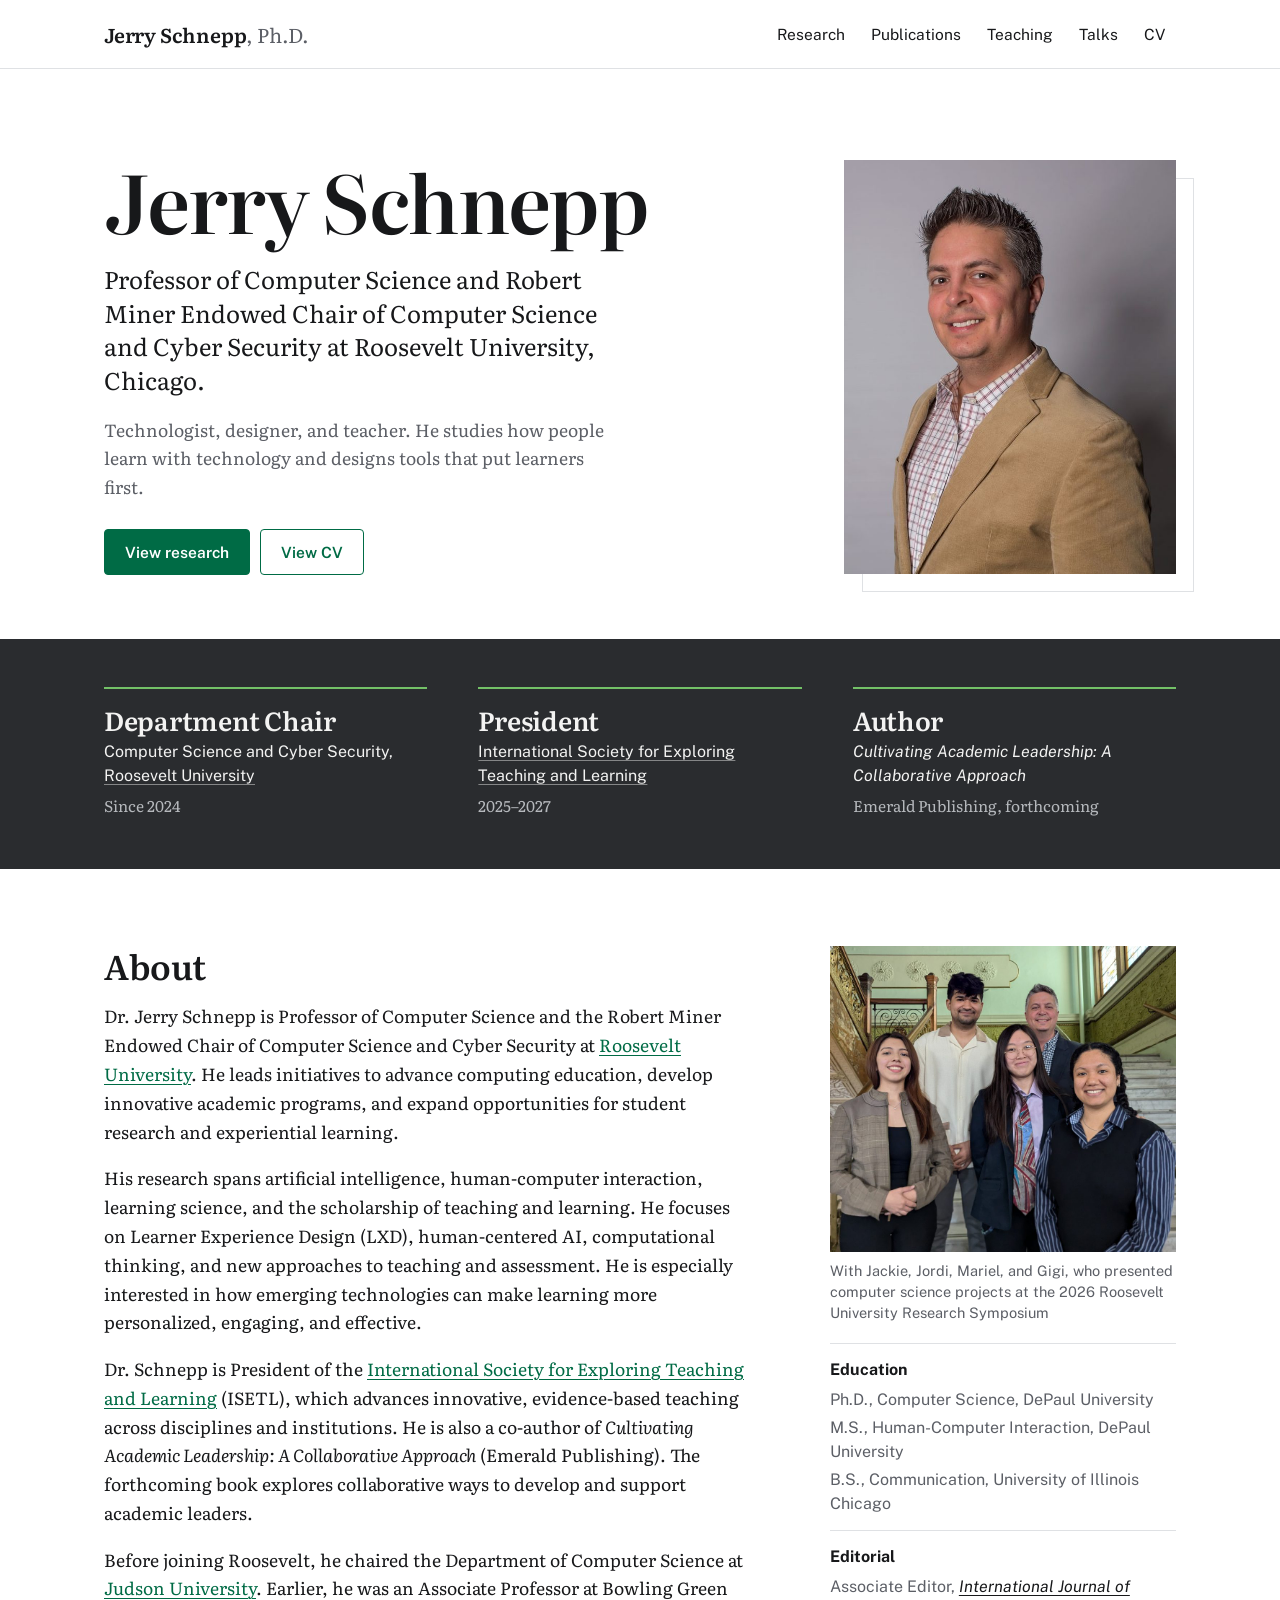
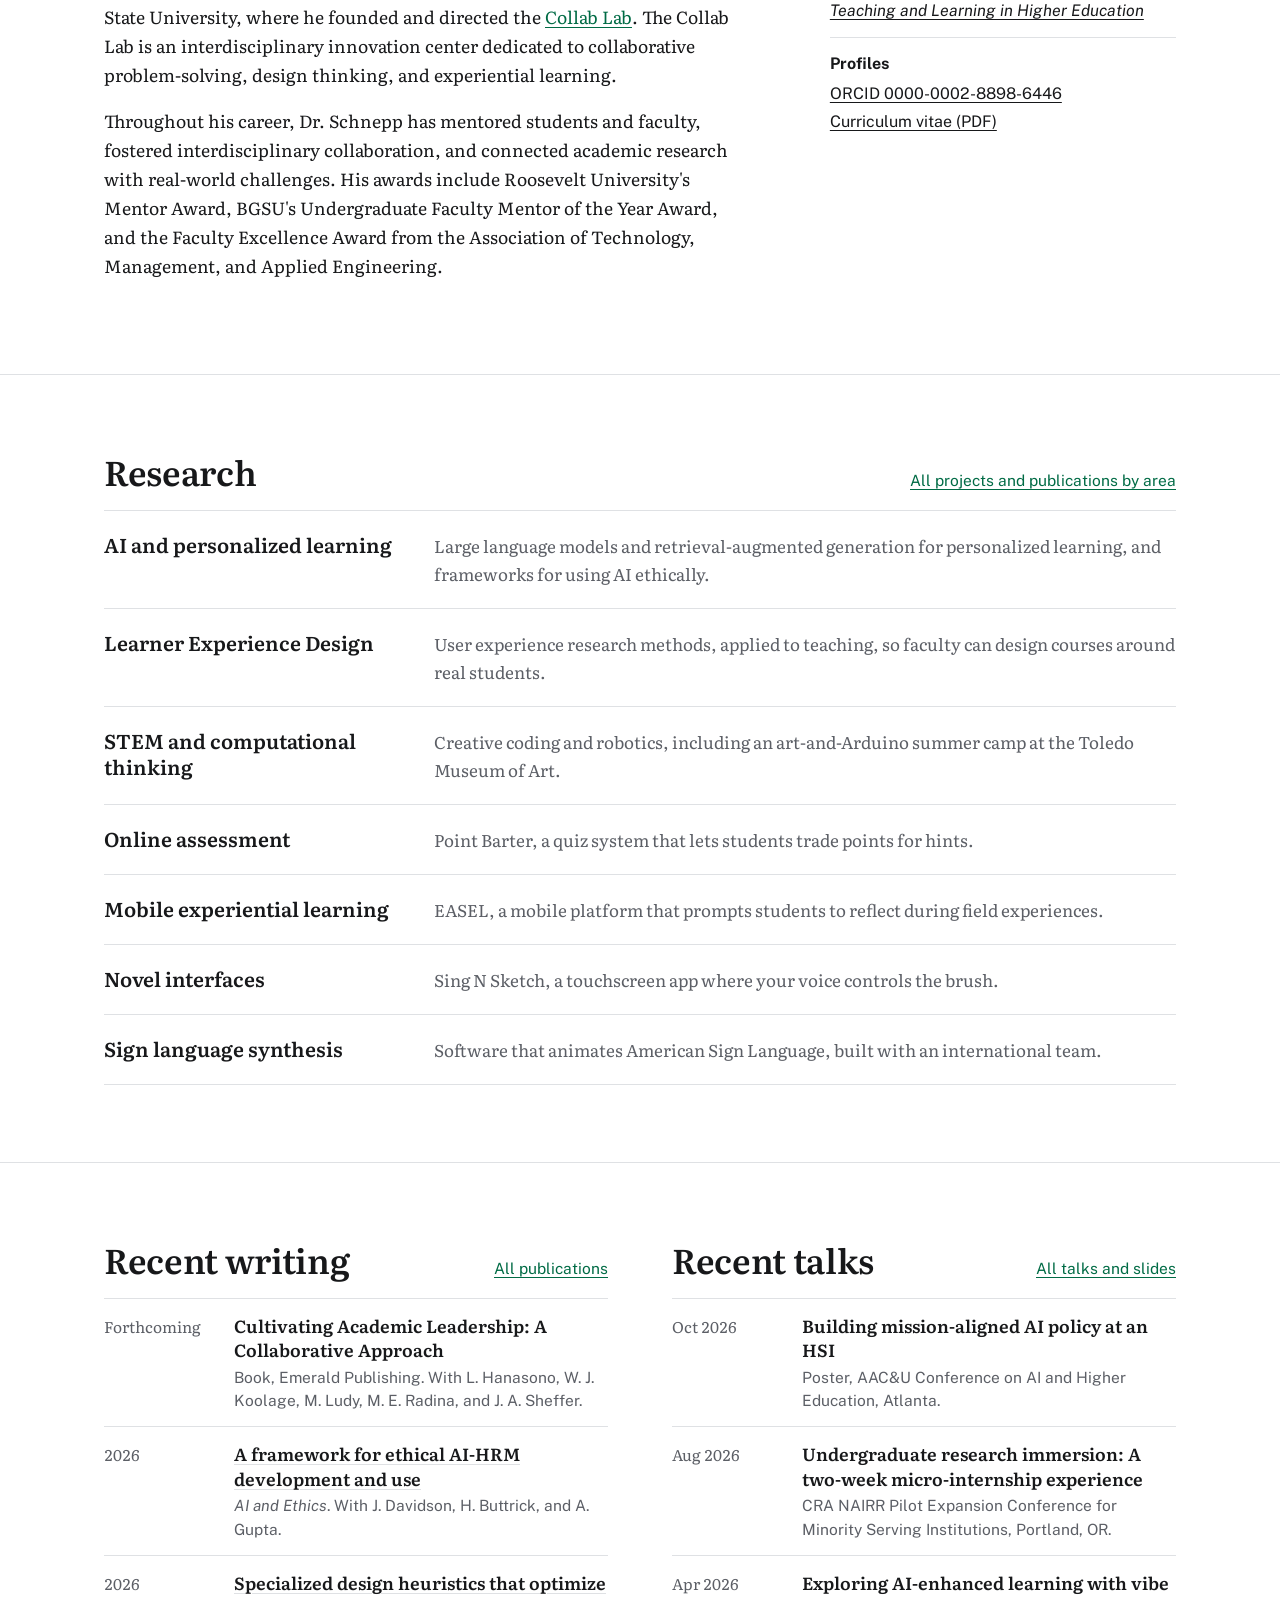
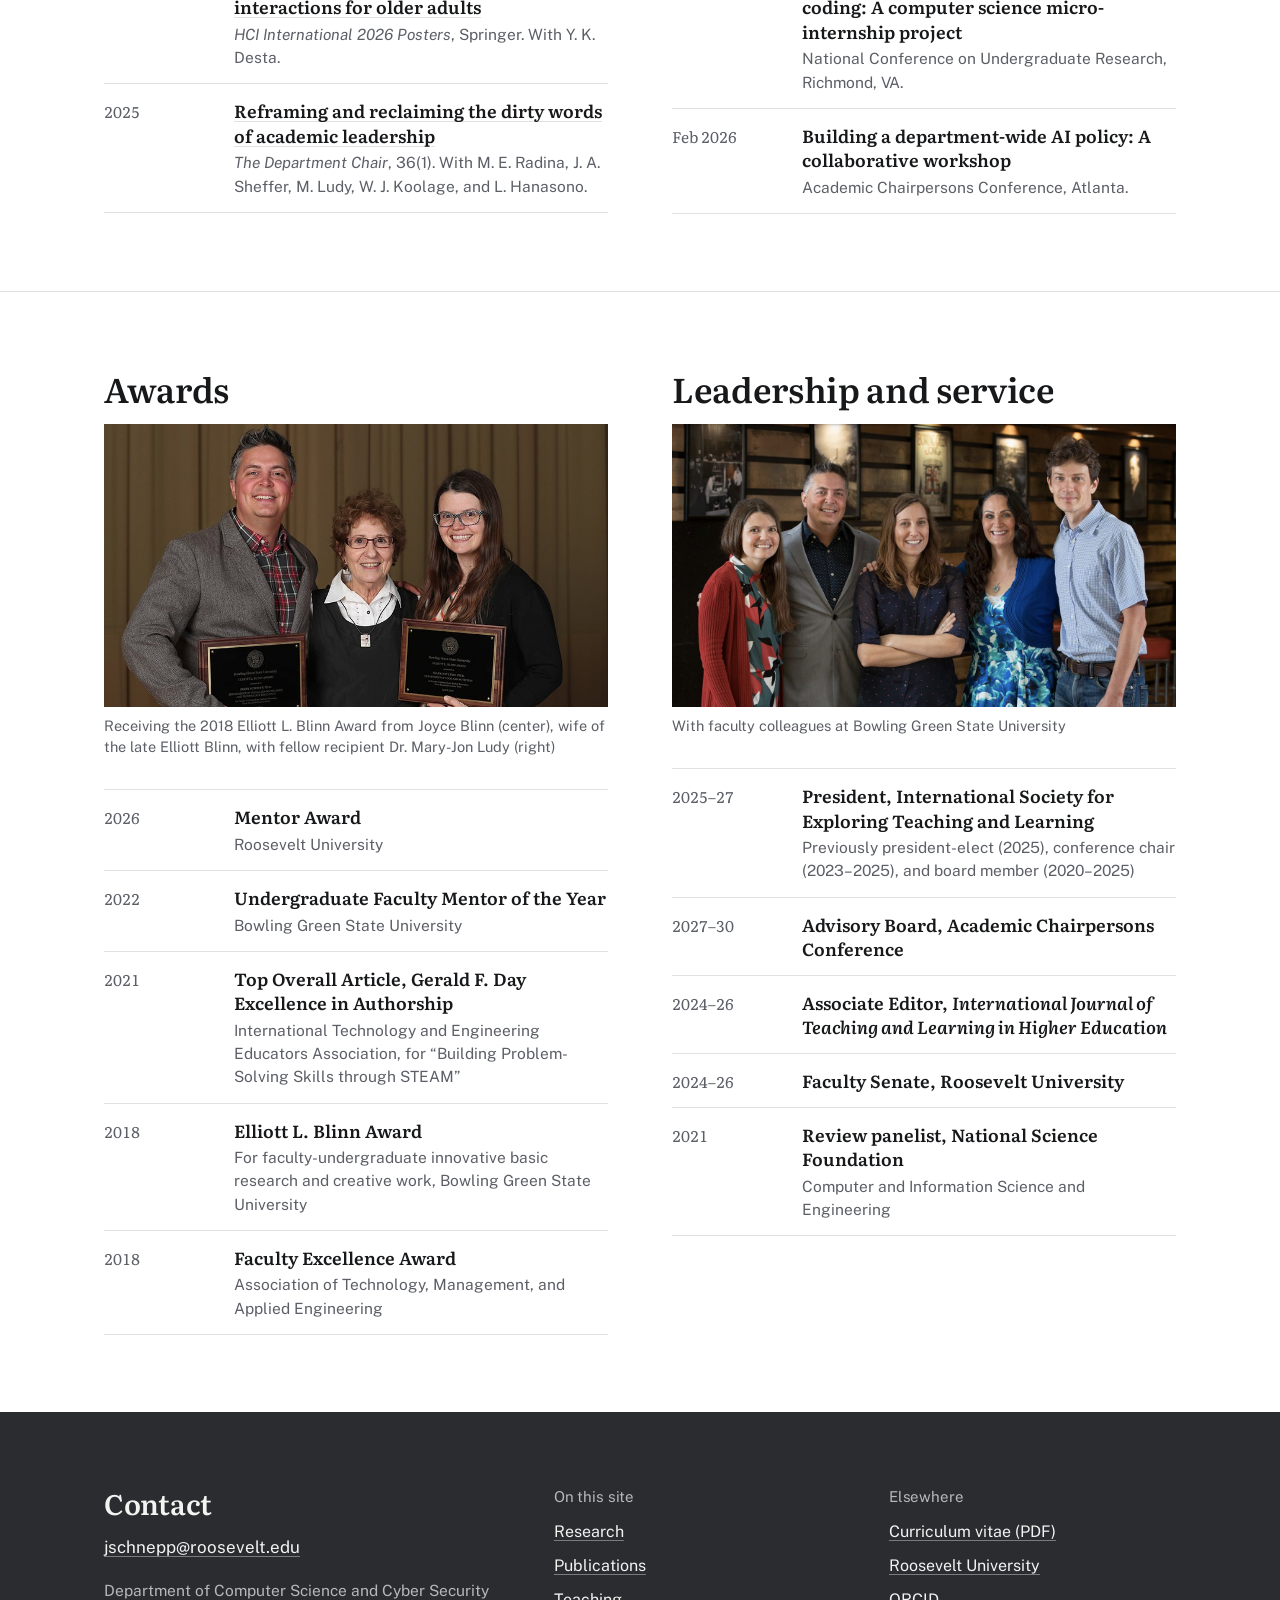
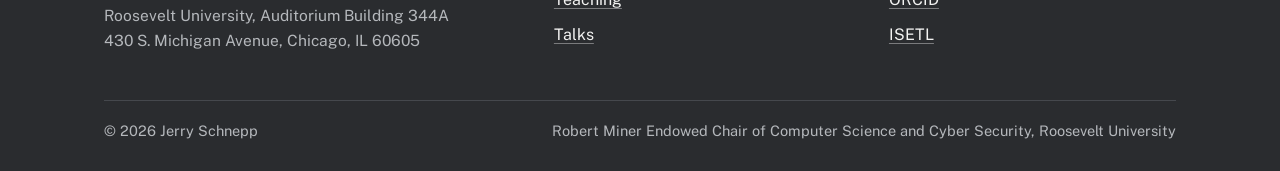
==== index.html @ e284c677 "Name Joyce Blinn in the Blinn Award photo caption Co-Authored-By: Claude Opus 5.5 <noreply@anthropic" ====
<!DOCTYPE html>
<html lang="en">
<head>
<meta charset="utf-8">
<meta name="viewport" content="width=device-width, initial-scale=1">
<title>Jerry Schnepp</title>
<meta name="description" content="Jerry Schnepp is Professor and Robert Miner Endowed Chair of Computer Science and Cyber Security at Roosevelt University in Chicago. He studies learner experience design, AI in education, and human-computer interaction.">
<link rel="canonical" href="https://www.jerryschnepp.com/">
<meta property="og:type" content="website">
<meta property="og:title" content="Jerry Schnepp">
<meta property="og:description" content="Jerry Schnepp is Professor and Robert Miner Endowed Chair of Computer Science and Cyber Security at Roosevelt University in Chicago. He studies learner experience design, AI in education, and human-computer interaction.">
<meta property="og:url" content="https://www.jerryschnepp.com/">
<meta property="og:image" content="https://www.jerryschnepp.com/img/og-image.png">
<meta name="twitter:card" content="summary_large_image">
<meta name="theme-color" content="#2a2c2f">
<link rel="icon" href="img/favicon.svg" type="image/svg+xml">
<link rel="preload" href="fonts/literata-variable.woff2" as="font" type="font/woff2" crossorigin>
<link rel="preload" href="fonts/public-sans-variable.woff2" as="font" type="font/woff2" crossorigin>
<link rel="stylesheet" href="css/site.css?v=44b8390e">
<script type="application/ld+json">
{"@context":"https://schema.org","@type":"Person","name":"Jerry Schnepp","honorificPrefix":"Dr.",
"jobTitle":"Professor and Robert Miner Endowed Chair of Computer Science and Cyber Security",
"worksFor":{"@type":"CollegeOrUniversity","name":"Roosevelt University","url":"https://www.roosevelt.edu/"},
"alumniOf":[{"@type":"CollegeOrUniversity","name":"DePaul University"},{"@type":"CollegeOrUniversity","name":"University of Illinois Chicago"}],
"email":"mailto:jschnepp@roosevelt.edu","sameAs":["https://orcid.org/0000-0002-8898-6446"],"url":"https://www.jerryschnepp.com/","image":"https://www.jerryschnepp.com/img/jerry-schnepp.jpg"}
</script>
</head>
<body>
<a class="skip" href="#main">Skip to content</a>
<header class="site-head">
  <div class="wrap">
    <a class="brand" href="index.html">Jerry Schnepp<span>, Ph.D.</span></a>
    <nav aria-label="Main"><ul class="nav">
      <li><a href="research.html">Research</a></li><li><a href="publications.html">Publications</a></li><li><a href="teaching.html">Teaching</a></li><li><a href="talks.html">Talks</a></li><li><a href="https://drive.google.com/file/d/1ITaCK_jpp27SeW3xIeCx2fX2XSuiHsdY/view?usp=sharing">CV</a></li>
    </ul></nav>
  </div>
</header>
<main id="main">
  <section class="hero" aria-labelledby="name">
    <div class="wrap">
      <div>
        <h1 id="name">Jerry Schnepp</h1>
        <p class="role">Professor of Computer Science and Robert Miner Endowed Chair of Computer Science and Cyber Security at Roosevelt University, Chicago.</p>
        <p class="lede">Technologist, designer, and teacher. He studies how people learn with technology and designs tools that put learners first.</p>
        <div class="actions">
          <a class="btn solid" href="research.html">View research</a>
          <a class="btn" href="https://drive.google.com/file/d/1ITaCK_jpp27SeW3xIeCx2fX2XSuiHsdY/view?usp=sharing">View CV</a>
        </div>
      </div>
      <figure>
        <img class="portrait" src="img/jerry-schnepp.jpg" width="640" height="800" alt="Jerry Schnepp, smiling, in a tan corduroy jacket and checked shirt, turned toward the page.">
      </figure>
    </div>
  </section>

  <section class="roles" aria-label="Current roles">
    <div class="wrap">
      <div class="role-item">
        <h2>Department Chair</h2>
        <p>Computer Science and Cyber Security, <a href="https://www.roosevelt.edu/">Roosevelt University</a></p>
        <p class="when">Since 2024</p>
      </div>
      <div class="role-item">
        <h2>President</h2>
        <p><a href="https://www.isetl.org/">International Society for Exploring Teaching and Learning</a></p>
        <p class="when">2025–2027</p>
      </div>
      <div class="role-item">
        <h2>Author</h2>
        <p><i>Cultivating Academic Leadership: A Collaborative Approach</i></p>
        <p class="when">Emerald Publishing, forthcoming</p>
      </div>
    </div>
  </section>

  <section class="band" aria-labelledby="about">
    <div class="wrap about">
      <div>
        <h2 id="about">About</h2>
        <p>Dr. Jerry Schnepp is Professor of Computer Science and the Robert Miner Endowed Chair of Computer Science and Cyber Security at <a href="https://www.roosevelt.edu/">Roosevelt University</a>. He leads initiatives to advance computing education, develop innovative academic programs, and expand opportunities for student research and experiential learning.</p>
        <p>His research spans artificial intelligence, human-computer interaction, learning science, and the scholarship of teaching and learning. He focuses on Learner Experience Design (LXD), human-centered AI, computational thinking, and new approaches to teaching and assessment. He is especially interested in how emerging technologies can make learning more personalized, engaging, and effective.</p>
        <p>Dr. Schnepp is President of the <a href="https://www.isetl.org/">International Society for Exploring Teaching and Learning</a> (ISETL), which advances innovative, evidence-based teaching across disciplines and institutions. He is also a co-author of <i>Cultivating Academic Leadership: A Collaborative Approach</i> (Emerald Publishing). The forthcoming book explores collaborative ways to develop and support academic leaders.</p>
        <p>Before joining Roosevelt, he chaired the Department of Computer Science at <a href="https://www.judsonu.edu/">Judson University</a>. Earlier, he was an Associate Professor at Bowling Green State University, where he founded and directed the <a href="https://www.bgsu.edu/library/collab-lab.html">Collab Lab</a>. The Collab Lab is an interdisciplinary innovation center dedicated to collaborative problem-solving, design thinking, and experiential learning.</p>
        <p>Throughout his career, Dr. Schnepp has mentored students and faculty, fostered interdisciplinary collaboration, and connected academic research with real-world challenges. His awards include Roosevelt University's Mentor Award, BGSU's Undergraduate Faculty Mentor of the Year Award, and the Faculty Excellence Award from the Association of Technology, Management, and Applied Engineering.</p>
      </div>
      <div class="about-side">
      <figure>
        <img src="img/research-symposium-2026.jpg" width="960" height="848" alt="Jerry Schnepp with four students on the ornate marble staircase of Roosevelt University's Auditorium Building." loading="lazy">
        <figcaption>With Jackie, Jordi, Mariel, and Gigi, who presented computer science projects at the 2026 Roosevelt University Research Symposium</figcaption>
      </figure>
      <dl class="facts">
        <div>
          <dt>Education</dt>
          <dd><span>Ph.D., Computer Science, DePaul University</span><span>M.S., Human-Computer Interaction, DePaul University</span><span>B.S., Communication, University of Illinois Chicago</span></dd>
        </div>
        <div>
          <dt>Editorial</dt>
          <dd><span>Associate Editor, <a href="https://docs.lib.purdue.edu/ijtlhe/"><i>International Journal of Teaching and Learning in Higher Education</i></a></span></dd>
        </div>
        <div>
          <dt>Profiles</dt>
          <dd><span><a href="https://orcid.org/0000-0002-8898-6446">ORCID 0000-0002-8898-6446</a></span><span><a href="https://drive.google.com/file/d/1ITaCK_jpp27SeW3xIeCx2fX2XSuiHsdY/view?usp=sharing">Curriculum vitae (PDF)</a></span></dd>
        </div>
      </dl>
      </div>
    </div>
  </section>

  <section class="band" aria-labelledby="research">
    <div class="wrap">
      <div class="section-head">
        <h2 id="research">Research</h2>
        <a href="research.html">All projects and publications by area</a>
      </div>
      <ul class="areas">
        <li><a href="research.html#ai-learning"><span class="area-name">AI and personalized learning</span><span class="area-desc">Large language models and retrieval-augmented generation for personalized learning, and frameworks for using AI ethically.</span></a></li>
        <li><a href="research.html#learner-experience-design"><span class="area-name">Learner Experience Design</span><span class="area-desc">User experience research methods, applied to teaching, so faculty can design courses around real students.</span></a></li>
        <li><a href="research.html#technology-education"><span class="area-name">STEM and computational thinking</span><span class="area-desc">Creative coding and robotics, including an art-and-Arduino summer camp at the Toledo Museum of Art.</span></a></li>
        <li><a href="research.html#point-barter"><span class="area-name">Online assessment</span><span class="area-desc">Point Barter, a quiz system that lets students trade points for hints.</span></a></li>
        <li><a href="research.html#experiential-learning-technology"><span class="area-name">Mobile experiential learning</span><span class="area-desc">EASEL, a mobile platform that prompts students to reflect during field experiences.</span></a></li>
        <li><a href="research.html#sing-n-sketch"><span class="area-name">Novel interfaces</span><span class="area-desc">Sing N Sketch, a touchscreen app where your voice controls the brush.</span></a></li>
        <li><a href="research.html#sign-language-synthesis"><span class="area-name">Sign language synthesis</span><span class="area-desc">Software that animates American Sign Language, built with an international team.</span></a></li>
      </ul>
    </div>
  </section>

  <section class="band" aria-label="Recent work">
    <div class="wrap two-col">
      <div>
        <div class="section-head"><h2>Recent writing</h2><a href="publications.html">All publications</a></div>
        <ul class="dated">
          <li><span class="when">Forthcoming</span><span><span class="what">Cultivating Academic Leadership: A Collaborative Approach</span><span class="where">Book, Emerald Publishing. With L. Hanasono, W. J. Koolage, M. Ludy, M. E. Radina, and J. A. Sheffer.</span></span></li>
          <li><span class="when">2026</span><span><span class="what"><a href="https://doi.org/10.1007/s43681-025-00858-7">A framework for ethical AI-HRM development and use</a></span><span class="where"><i>AI and Ethics</i>. With J. Davidson, H. Buttrick, and A. Gupta.</span></span></li>
          <li><span class="when">2026</span><span><span class="what"><a href="https://doi.org/10.1007/978-3-032-30552-7_50">Specialized design heuristics that optimize interactions for older adults</a></span><span class="where"><i>HCI International 2026 Posters</i>, Springer. With Y. K. Desta.</span></span></li>
          <li><span class="when">2025</span><span><span class="what"><a href="https://onlinelibrary.wiley.com/doi/10.1002/dch.30650">Reframing and reclaiming the dirty words of academic leadership</a></span><span class="where"><i>The Department Chair</i>, 36(1). With M. E. Radina, J. A. Sheffer, M. Ludy, W. J. Koolage, and L. Hanasono.</span></span></li>
        </ul>
      </div>
      <div>
        <div class="section-head"><h2>Recent talks</h2><a href="talks.html">All talks and slides</a></div>
        <ul class="dated">
          <li><span class="when">Oct 2026</span><span><span class="what">Building mission-aligned AI policy at an HSI</span><span class="where">Poster, AAC&amp;U Conference on AI and Higher Education, Atlanta.</span></span></li>
          <li><span class="when">Aug 2026</span><span><span class="what">Undergraduate research immersion: A two-week micro-internship experience</span><span class="where">CRA NAIRR Pilot Expansion Conference for Minority Serving Institutions, Portland, OR.</span></span></li>
          <li><span class="when">Apr 2026</span><span><span class="what">Exploring AI-enhanced learning with vibe coding: A computer science micro-internship project</span><span class="where">National Conference on Undergraduate Research, Richmond, VA.</span></span></li>
          <li><span class="when">Feb 2026</span><span><span class="what">Building a department-wide AI policy: A collaborative workshop</span><span class="where">Academic Chairpersons Conference, Atlanta.</span></span></li>
        </ul>
      </div>
    </div>
  </section>

  <section class="band" aria-label="Awards and service">
    <div class="wrap two-col">
      <div>
        <h2>Awards</h2>
        <figure class="inline-fig">
          <img src="img/blinn-award-2018.jpg" width="850" height="478" alt="Jerry Schnepp and Dr. Mary-Jon Ludy holding their Elliott L. Blinn Award plaques, with Joyce Blinn standing between them." loading="lazy">
          <figcaption>Receiving the 2018 Elliott L. Blinn Award from Joyce Blinn (center), wife of the late Elliott Blinn, with fellow recipient Dr. Mary-Jon Ludy (right)</figcaption>
        </figure>
        <ul class="dated">
          <li><span class="when">2026</span><span><span class="what">Mentor Award</span><span class="where">Roosevelt University</span></span></li>
          <li><span class="when">2022</span><span><span class="what">Undergraduate Faculty Mentor of the Year</span><span class="where">Bowling Green State University</span></span></li>
          <li><span class="when">2021</span><span><span class="what">Top Overall Article, Gerald F. Day Excellence in Authorship</span><span class="where">International Technology and Engineering Educators Association, for “Building Problem-Solving Skills through STEAM”</span></span></li>
          <li><span class="when">2018</span><span><span class="what">Elliott L. Blinn Award</span><span class="where">For faculty-undergraduate innovative basic research and creative work, Bowling Green State University</span></span></li>
          <li><span class="when">2018</span><span><span class="what">Faculty Excellence Award</span><span class="where">Association of Technology, Management, and Applied Engineering</span></span></li>
        </ul>
      </div>
      <div>
        <h2>Leadership and service</h2>
        <figure class="inline-fig">
          <img src="img/bgsu-colleagues.jpg" width="1400" height="787" alt="Jerry Schnepp standing with four faculty colleagues in front of a wood-paneled wall of framed historic photographs." loading="lazy">
          <figcaption>With faculty colleagues at Bowling Green State University</figcaption>
        </figure>
        <ul class="dated">
          <li><span class="when">2025–27</span><span><span class="what">President, International Society for Exploring Teaching and Learning</span><span class="where">Previously president-elect (2025), conference chair (2023–2025), and board member (2020–2025)</span></span></li>
          <li><span class="when">2027–30</span><span><span class="what">Advisory Board, Academic Chairpersons Conference</span></span></li>
          <li><span class="when">2024–26</span><span><span class="what">Associate Editor, <i>International Journal of Teaching and Learning in Higher Education</i></span></span></li>
          <li><span class="when">2024–26</span><span><span class="what">Faculty Senate, Roosevelt University</span></span></li>
          <li><span class="when">2021</span><span><span class="what">Review panelist, National Science Foundation</span><span class="where">Computer and Information Science and Engineering</span></span></li>
        </ul>
      </div>
    </div>
  </section>
</main>
<footer class="site-foot">
  <div class="wrap">
    <span class="foot-scale" aria-hidden="true"></span>
    <div class="foot-grid">
      <div>
        <h2>Contact</h2>
        <p><a href="mailto:jschnepp@roosevelt.edu">jschnepp@roosevelt.edu</a></p>
        <address>Department of Computer Science and Cyber Security<br>Roosevelt University, Auditorium Building 344A<br>430 S. Michigan Avenue, Chicago, IL 60605</address>
      </div>
      <div>
        <h3>On this site</h3>
        <ul>
          <li><a href="research.html">Research</a></li>
          <li><a href="publications.html">Publications</a></li>
          <li><a href="teaching.html">Teaching</a></li>
          <li><a href="talks.html">Talks</a></li>
        </ul>
      </div>
      <div>
        <h3>Elsewhere</h3>
        <ul>
          <li><a href="https://drive.google.com/file/d/1ITaCK_jpp27SeW3xIeCx2fX2XSuiHsdY/view?usp=sharing">Curriculum vitae (PDF)</a></li>
          <li><a href="https://www.roosevelt.edu/">Roosevelt University</a></li>
          <li><a href="https://orcid.org/0000-0002-8898-6446">ORCID</a></li>
          <li><a href="https://www.isetl.org/">ISETL</a></li>
        </ul>
      </div>
    </div>
    <div class="foot-base">
      <span>&copy; 2026 Jerry Schnepp</span>
      <span>Robert Miner Endowed Chair of Computer Science and Cyber Security, Roosevelt University</span>
    </div>
  </div>
</footer>
</body>
</html>
---- css/site.css ----
/*
  VOICE   Measured and authoritative: a department chair, society president, and author.
  IDEA    The faculty profile page of a serious institution: a clear name, a portrait,
          and a band of current roles, then calm, well-set text.
  PICTURE Portrait in the hero; a deep band listing the three current roles;
          documentary photos of teaching and each research project.
  COLOUR  White paper and ink, a neutral charcoal field (#2a2c2f), and Roosevelt-inspired
          greens: a strong green for links and buttons (#006b45) and the lighter logo
          green (#73c167) for thin accent lines on the charcoal.
  TYPE    Literata (a book serif) for headings and reading; Public Sans (an institutional
          sans) for navigation, labels, and buttons. Dates are set in Literata figures.
  LAYOUT  Left-aligned, 1200px max. Hanging dates for anything dated.

  Editing tip: colors and fonts live in :root below.
*/

/* Fonts are self-hosted (SIL Open Font License, see fonts/). Latin subset only. */
@font-face {
  font-family: "Literata";
  font-style: normal;
  font-display: swap;
  font-weight: 200 900;
  src: url(../fonts/literata-variable.woff2) format("woff2-variations"), url(../fonts/literata-variable.woff2) format("woff2");
}
@font-face {
  font-family: "Literata";
  font-style: italic;
  font-display: swap;
  font-weight: 200 900;
  src: url(../fonts/literata-variable-italic.woff2) format("woff2-variations"), url(../fonts/literata-variable-italic.woff2) format("woff2");
}
@font-face {
  font-family: "Public Sans";
  font-style: normal;
  font-display: swap;
  font-weight: 100 900;
  src: url(../fonts/public-sans-variable.woff2) format("woff2-variations"), url(../fonts/public-sans-variable.woff2) format("woff2");
}
@font-face {
  font-family: "Public Sans";
  font-style: italic;
  font-display: swap;
  font-weight: 100 900;
  src: url(../fonts/public-sans-variable-italic.woff2) format("woff2-variations"), url(../fonts/public-sans-variable-italic.woff2) format("woff2");
}

:root {
  color-scheme: light dark;
  --bg: light-dark(#ffffff, #18191a);
  --ink: light-dark(#17181a, #ececea);
  --muted: light-dark(#5c5f66, #a9abaf);
  --rule: light-dark(#dfe1e4, #333538);
  --wash: light-dark(#f4f5f6, #202123);
  --brand: light-dark(#006b45, #7fd08f);
  --accent: light-dark(#008852, #73c167);
  --field: light-dark(#2a2c2f, #252628);
  --field-ink: #f3f3f2;
  --field-muted: #b5b8bc;
  --field-rule: #45484d;
  --field-accent: #73c167;
  --serif: "Literata", Georgia, "Times New Roman", serif;
  --sans: "Public Sans", system-ui, -apple-system, "Segoe UI", Roboto, sans-serif;
  --max: 1200px;
  --pad: max(5vw, 18px);
}
:root[data-theme="light"] { color-scheme: light; }
:root[data-theme="dark"] { color-scheme: dark; }

*, *::before, *::after { box-sizing: border-box; min-width: 0; }
html { scroll-padding-top: 84px; -webkit-text-size-adjust: 100%; }
body {
  margin: 0;
  background: var(--bg);
  color: var(--ink);
  font: 17.5px/1.65 var(--serif);
  font-optical-sizing: auto;
  overflow-x: clip;
}
img { max-width: 100%; height: auto; display: block; }
a { color: var(--brand); text-decoration-thickness: 1px; text-underline-offset: 3px; }
a:hover { color: var(--ink); }
:focus-visible { outline: 3px solid var(--brand); outline-offset: 3px; border-radius: 2px; }
p { margin: 0 0 1em; max-width: 68ch; }
ul, ol { padding-left: 1.2em; }
i, em { font-style: italic; }

h1, h2, h3 {
  font-family: var(--serif);
  font-weight: 600;
  line-height: 1.12;
  text-wrap: balance;
  margin: 0 0 .5em;
  letter-spacing: -0.01em;
}
h1 { font-size: clamp(38px, 5vw, 54px); }
h2 { font-size: clamp(26px, 3vw, 34px); }
h3 { font-size: 21px; }
.small { font: 15px/1.5 var(--sans); color: var(--muted); }
.sr-only { position: absolute; width: 1px; height: 1px; overflow: hidden; clip: rect(0 0 0 0); white-space: nowrap; }

.skip {
  position: absolute; left: 12px; top: -60px; z-index: 10;
  background: var(--ink); color: var(--bg); padding: 10px 14px; border-radius: 4px; font-family: var(--sans);
}
.skip:focus { top: 12px; }

.wrap { max-width: var(--max); margin: 0 auto; padding: 0 var(--pad); }
.band { padding: clamp(48px, 6vw, 84px) 0; }
.band + .band { border-top: 1px solid var(--rule); }
main { padding-bottom: clamp(40px, 6vw, 80px); }
main > .band:last-child { padding-bottom: 0; }

/* ---------- Site header ---------- */
.site-head {
  position: sticky; top: 0; z-index: 5;
  background: color-mix(in srgb, var(--bg) 94%, transparent);
  backdrop-filter: blur(8px);
  border-bottom: 1px solid var(--rule);
}
.site-head .wrap {
  display: flex; flex-wrap: wrap; align-items: center; justify-content: space-between;
  gap: 6px 24px; min-height: 68px; padding-block: 8px;
}
.brand { font: 600 20px/1.2 var(--serif); color: var(--ink); text-decoration: none; letter-spacing: -0.01em; }
.brand span { font-weight: 400; color: var(--muted); }
.brand:hover { color: var(--ink); }
.nav { display: flex; flex-wrap: wrap; gap: 2px 4px; margin: 0; padding: 0; list-style: none; }
.nav a {
  display: inline-flex; align-items: center; min-height: 44px; padding: 0 11px;
  color: var(--ink); text-decoration: none; font: 15.5px var(--sans);
}
.nav a:hover { color: var(--brand); }
.nav a[aria-current="page"] { box-shadow: inset 0 -2px 0 var(--accent); }

/* ---------- Buttons ---------- */
.actions { display: flex; flex-wrap: wrap; gap: 10px; }
.btn {
  display: inline-flex; align-items: center; min-height: 46px; padding: 0 20px;
  border-radius: 4px; border: 1.5px solid var(--brand); color: var(--brand);
  text-decoration: none; font: 600 15.5px var(--sans); background: transparent; cursor: pointer;
}
.btn:hover { background: var(--brand); color: var(--bg); }
.btn.solid { background: var(--brand); color: var(--bg); }
.btn.solid:hover { background: var(--field); border-color: var(--field); color: #fff; }

/* ---------- Home hero ---------- */
.hero { padding: clamp(48px, 7vw, 96px) 0 clamp(44px, 5vw, 72px); }
.hero .wrap { display: grid; grid-template-columns: minmax(0, 1.5fr) minmax(220px, 0.75fr); gap: 40px clamp(40px, 6vw, 88px); align-items: center; }
.hero h1 { font-size: clamp(46px, 6.6vw, 80px); line-height: 1.02; letter-spacing: -0.02em; margin-bottom: 22px; }
.hero .role { font-size: clamp(20px, 2.1vw, 24px); line-height: 1.4; max-width: 36ch; margin-bottom: 18px; }
.hero .lede { color: var(--muted); max-width: 52ch; margin-bottom: 28px; }
.portrait { width: 100%; aspect-ratio: 4 / 5; object-fit: cover; object-position: 50% 18%; background: var(--wash); }
.hero figure { margin: 0; position: relative; }
.hero figure::before {
  content: ""; position: absolute; inset: 18px -18px -18px 18px; border: 1px solid var(--rule); z-index: -1;
}

/* Current roles band */
.roles { background: var(--field); color: var(--field-ink); }
.roles .wrap { display: grid; grid-template-columns: repeat(3, minmax(0, 1fr)); gap: 0 clamp(24px, 4vw, 56px); padding-block: clamp(32px, 4vw, 48px); }
.role-item { border-top: 2px solid var(--field-accent); padding-top: 16px; }
.role-item h2 { font-size: clamp(22px, 2.2vw, 26px); color: var(--field-ink); margin: 0 0 6px; }
.role-item p { font: 16px/1.5 var(--sans); color: var(--field-ink); margin: 0 0 4px; }
.role-item .when { color: var(--field-muted); font: 15.5px var(--serif); }
.role-item a { color: var(--field-ink); text-decoration-color: color-mix(in srgb, var(--field-ink) 45%, transparent); }
.role-item a:hover { color: #fff; text-decoration-color: #fff; }

/* ---------- Page header (inner pages) ---------- */
.page-head { padding: clamp(48px, 6vw, 84px) 0 clamp(28px, 3vw, 40px); border-bottom: 1px solid var(--rule); }
.page-head h1 { font-size: clamp(40px, 5.4vw, 60px); letter-spacing: -0.02em; margin-bottom: 0; }
.page-head p { font-size: 20px; color: var(--muted); max-width: 60ch; margin: 0; }
.rule { display: block; width: 56px; height: 3px; background: var(--accent); margin: 22px 0 22px; }

/* ---------- Photos ---------- */
figure { margin: 0; }
figcaption { font: 14.5px/1.45 var(--sans); color: var(--muted); margin-top: 8px; }
.photo-band { padding-top: clamp(28px, 4vw, 48px); }
.photo-band img { width: 100%; aspect-ratio: 2.2 / 1; object-fit: cover; }
.about-side figure { margin-bottom: 20px; }
.about-side img { width: 100%; height: auto; }
.photo-pair .wrap { display: grid; grid-template-columns: repeat(2, minmax(0, 1fr)); gap: 24px clamp(24px, 3vw, 40px); }
.photo-pair img { aspect-ratio: 3 / 2; }
@media (max-width: 700px) { .photo-pair .wrap { grid-template-columns: minmax(0, 1fr); } }
.inline-fig { margin: 8px 0 32px; }
.inline-fig img { width: 100%; height: auto; }
.wide-fig { margin: 8px 0 28px; }
.wide-fig img { width: 100%; height: auto; }

/* ---------- Home: about ---------- */
.about { display: grid; grid-template-columns: minmax(0, 1.5fr) minmax(240px, 0.8fr); gap: 32px clamp(40px, 6vw, 88px); align-items: start; }
.facts { margin: 0; font-family: var(--sans); font-size: 16px; line-height: 1.5; }
.facts div { border-top: 1px solid var(--rule); padding: 14px 0 6px; }
.facts dt { font-weight: 700; margin-bottom: 6px; }
.facts dd { margin: 0 0 8px; color: var(--muted); }
.facts dd span { display: block; margin-bottom: 4px; }
.facts a { color: var(--ink); }

/* ---------- Research area list ---------- */
.areas { list-style: none; margin: 0; padding: 0; border-top: 1px solid var(--rule); }
.areas li { border-bottom: 1px solid var(--rule); }
.areas a {
  display: grid; grid-template-columns: minmax(0, 17em) minmax(0, 1fr);
  gap: 4px 32px; align-items: baseline; padding: 20px 0;
  color: var(--ink); text-decoration: none;
}
.areas a:hover .area-name { color: var(--brand); text-decoration: underline; text-underline-offset: 5px; }
.areas .area-name { font: 600 20px/1.3 var(--serif); }
.areas .area-desc { color: var(--muted); font-size: 17px; }

/* ---------- Two columns + section heads ---------- */
.two-col { display: grid; grid-template-columns: repeat(2, minmax(0, 1fr)); gap: 32px clamp(40px, 5vw, 80px); }
.section-head { display: flex; flex-wrap: wrap; align-items: baseline; justify-content: space-between; gap: 4px 20px; margin-bottom: 20px; }
.section-head h2, .section-head h3 { margin: 0; }
.section-head a { font: 15.5px var(--sans); }

/* Hanging-date lists: awards, recent work, service, mentoring. */
.dated { list-style: none; margin: 0; padding: 0; }
.dated > li {
  display: grid; grid-template-columns: 6.4em minmax(0, 1fr); gap: 0 18px;
  padding: 14px 0; border-top: 1px solid var(--rule);
}
.dated > li:last-child { border-bottom: 1px solid var(--rule); }
.when { font: 15.5px/1.5 var(--serif); font-variant-numeric: tabular-nums lining-nums; color: var(--muted); padding-top: 2px; white-space: nowrap; }
.what { display: block; font: 600 17.5px/1.4 var(--serif); }
.what a { color: var(--ink); text-decoration-color: var(--rule); }
.what a:hover { color: var(--brand); text-decoration-color: currentColor; }
.where { display: block; font: 15.5px/1.5 var(--sans); color: var(--muted); margin-top: 4px; }
.tag {
  display: inline-block; font: 13px/1 var(--sans); padding: 4px 8px; margin-left: 8px;
  border: 1px solid var(--rule); border-radius: 3px; color: var(--muted); vertical-align: 2px; font-weight: 400;
}

/* ---------- Research page ---------- */
.index-row { display: flex; gap: 6px 4px; flex-wrap: wrap; padding: 12px 0; margin: 0; list-style: none; }
.index-row a {
  display: inline-flex; align-items: center; min-height: 44px; padding: 0 12px;
  color: var(--ink); text-decoration: none; font: 15.5px var(--sans); white-space: nowrap; border-radius: 3px;
}
.index-row a:hover { background: var(--wash); color: var(--brand); }
@media (min-width: 900px) {
  .index-bar { position: sticky; top: 68px; z-index: 4; background: var(--bg); border-bottom: 1px solid var(--rule); }
}
.project { display: grid; grid-template-columns: minmax(0, 1fr) minmax(230px, 300px); gap: 28px clamp(40px, 5vw, 80px); }
.project h2 { font-size: clamp(28px, 3.2vw, 36px); }
.project .lead { font-size: 21px; line-height: 1.5; font-style: italic; max-width: 46ch; }
.project h3 { margin-top: 36px; }
.aside { font: 15.5px/1.5 var(--sans); border-top: 2px solid var(--brand); padding-top: 16px; align-self: start; }
.aside figure { margin: 0 0 18px; }
.aside figure img { width: 100%; height: auto; border: 1px solid var(--rule); }
.aside dl { margin: 0; }
.aside dt { font-weight: 700; margin-top: 16px; }
.aside dt:first-child { margin-top: 0; }
.aside dd { margin: 3px 0 0; color: var(--muted); }
.aside dd a { display: inline-block; padding: 3px 0; }
.cites { list-style: none; margin: 0; padding: 0; }
.cites li { padding: 12px 0; border-top: 1px solid var(--rule); font-size: 16.5px; line-height: 1.55; }
.cites li:last-child { border-bottom: 1px solid var(--rule); }
.goals { margin: 0 0 1em; }
.goals li { margin-bottom: 4px; }

/* Sing N Sketch demo */
.demo { margin: 24px 0 8px; }
.canvas-band { position: relative; height: 280px; touch-action: none; cursor: crosshair; border: 1px solid var(--rule); background: var(--bg); }
.canvas-band canvas { position: absolute; inset: 0; width: 100%; height: 100%; }
.scale-row { display: flex; align-items: center; gap: 10px; margin-top: 12px; font: 13px/1 var(--sans); color: var(--muted); }
.pitch-scale { position: relative; flex: 1; height: 6px; border-radius: 3px; background: var(--rule); }
.pitch-marker {
  position: absolute; top: 50%; left: 0; width: 16px; height: 16px; border-radius: 50%;
  transform: translate(-50%, -50%); border: 3px solid var(--bg); box-shadow: 0 0 0 1px var(--ink);
  opacity: 0; transition: left 80ms linear, opacity 150ms;
}
.demo.singing .pitch-marker { opacity: 1; }
.demo-bar { display: flex; flex-wrap: wrap; align-items: center; gap: 8px 16px; margin-top: 14px; font: 15px/1.4 var(--sans); }
.demo-bar .btn[disabled] { opacity: .55; cursor: default; }
.voice-note { display: none; min-width: 5.4em; font: 600 16px/1 var(--sans); font-variant-numeric: tabular-nums; color: var(--ink); }
.demo.listening .voice-note { display: inline-block; }
.demo.listening:not(.singing) .voice-note { font-weight: 400; color: var(--muted); }
#clear-drawing { margin-left: auto; }
.demo-note { font: 15px/1.55 var(--sans); color: var(--muted); margin: 10px 0 0; max-width: 62ch; }
.demo-note.problem { color: var(--ink); border-left: 3px solid #c2410c; padding-left: 12px; }
@media (max-width: 600px) { .demo-bar { gap: 8px 12px; } .demo-bar .btn { padding: 0 16px; } }
@media (prefers-reduced-motion: reduce) { .pitch-marker { transition: none; } }
.link-btn {
  font: inherit; color: var(--brand); background: none; border: 0; padding: 0 2px;
  min-height: 44px; text-decoration: underline; text-underline-offset: 3px; cursor: pointer;
}
.link-btn:hover { color: var(--ink); }

/* ---------- Filterable lists (publications, talks) ---------- */
.filter-bar { display: flex; flex-wrap: wrap; gap: 10px 12px; align-items: center; padding: 20px 0; }
.chips { display: flex; flex-wrap: wrap; gap: 6px; }
.chip {
  min-height: 44px; padding: 0 16px; border-radius: 4px; border: 1px solid var(--rule);
  background: var(--bg); color: var(--ink); font: 15.5px var(--sans); cursor: pointer;
}
.chip:hover { border-color: var(--brand); color: var(--brand); }
.chip[aria-pressed="true"] { background: var(--brand); border-color: var(--brand); color: var(--bg); }
.search {
  flex: 1 1 220px; max-width: 360px; min-height: 44px; padding: 0 14px;
  border: 1px solid var(--rule); border-radius: 4px; background: var(--bg); color: var(--ink); font: 16px var(--sans);
}
.search::placeholder { color: var(--muted); }
.count { font: 15px var(--sans); color: var(--muted); margin: 0 0 8px; }
.year-group { display: grid; grid-template-columns: 8em minmax(0, 1fr); gap: 0 18px; border-top: 2px solid var(--ink); padding-top: 12px; margin-top: 28px; }
.year-group h2 { font-size: 21px; margin: 0; font-variant-numeric: tabular-nums lining-nums; }
.entries { list-style: none; margin: 0; padding: 0; }
.entries li { padding: 14px 0; border-top: 1px solid var(--rule); }
.entries li:first-child, .entries li.first { border-top: 0; padding-top: 2px; }
.entries .what, .entries .where { max-width: 75ch; }
.cite { font-size: 17px; line-height: 1.6; }
.cite b { font-weight: 700; }
.cite .title { font-weight: 600; }
.entries a, .cites a { font-family: var(--sans); font-size: 15px; margin-left: 4px; }
.empty { padding: 24px 0; color: var(--muted); font-family: var(--sans); }
[hidden] { display: none !important; }

/* Featured slide decks */
.decks { list-style: none; margin: 0; padding: 0; display: grid; grid-template-columns: repeat(auto-fill, minmax(min(100%, 340px), 1fr)); gap: 0 40px; }
.decks li { padding: 18px 0; border-top: 1px solid var(--rule); }
.decks .links { display: flex; flex-wrap: wrap; gap: 4px 16px; margin-top: 8px; font: 15.5px var(--sans); }

/* ---------- Teaching ---------- */
.courses { display: grid; grid-template-columns: repeat(auto-fill, minmax(min(100%, 340px), 1fr)); gap: 8px 48px; }
.courses section { padding-top: 6px; }
.courses h3 { font-size: 20px; }
.courses ul { list-style: none; padding: 0; margin: 0 0 24px; }
.courses li { display: grid; grid-template-columns: 6.5em minmax(0, 1fr); gap: 0 12px; padding: 7px 0; border-top: 1px solid var(--rule); font-size: 16.5px; }
.code { font: 15px/1.7 var(--sans); font-variant-numeric: tabular-nums; color: var(--muted); white-space: nowrap; }

/* ---------- Footer ---------- */
.site-foot { background: var(--field); color: var(--field-ink); padding: clamp(48px, 6vw, 76px) 0 28px; font-family: var(--sans); }
.site-foot a { color: var(--field-ink); text-decoration-color: color-mix(in srgb, var(--field-ink) 40%, transparent); }
.site-foot a:hover { color: #fff; text-decoration-color: #fff; }
.foot-grid { display: grid; grid-template-columns: minmax(0, 1.4fr) minmax(0, 1fr) minmax(0, 1fr); gap: 28px 48px; }
.site-foot h2 { font-size: 28px; color: var(--field-ink); }
.site-foot h3 { font: 15px var(--sans); color: var(--field-muted); margin-bottom: 10px; }
.site-foot ul { list-style: none; padding: 0; margin: 0; }
.site-foot li { padding: 4px 0; font-size: 16px; }
.site-foot p { font-size: 17px; }
.site-foot address { font-style: normal; color: var(--field-muted); font-size: 15.5px; line-height: 1.6; margin-top: 10px; }
.foot-base { display: flex; flex-wrap: wrap; justify-content: space-between; gap: 8px 24px; margin-top: 48px; padding-top: 18px; border-top: 1px solid var(--field-rule); color: var(--field-muted); font-size: 14.5px; }

/* ---------- Narrow screens ---------- */
@media (max-width: 900px) {
  .project { grid-template-columns: minmax(0, 1fr); }
  .foot-grid { grid-template-columns: minmax(0, 1fr) minmax(0, 1fr); }
  .foot-grid > :first-child { grid-column: 1 / -1; }
  .roles .wrap { grid-template-columns: minmax(0, 1fr); gap: 24px; }
}
@media (max-width: 760px) {
  .hero .wrap, .two-col, .about { grid-template-columns: minmax(0, 1fr); }
  .hero figure { max-width: 220px; order: -1; }
  .hero figure::before { inset: 12px -12px -12px 12px; }
  .areas a { grid-template-columns: minmax(0, 1fr); }
}
@media (max-width: 600px) {
  body { font-size: 17px; }
  .site-head { position: static; }
  .site-head .wrap { padding-block: 10px 4px; }
  .nav { margin-left: -6px; gap: 0; }
  .nav a { padding: 0 6px; font-size: 15px; }
  .dated > li, .year-group { grid-template-columns: minmax(0, 1fr); }
  .when { padding: 0 0 2px; }
  .year-group h2 { margin-bottom: 8px; }
  .foot-grid { grid-template-columns: minmax(0, 1fr); }
  .courses li { grid-template-columns: 5.8em minmax(0, 1fr); }
  .canvas-band { height: 220px; }
}
@media print {
  .site-head, .site-foot, .filter-bar, .index-bar, .demo { display: none !important; }
  body { font-size: 11pt; }
  a { color: inherit; }
}
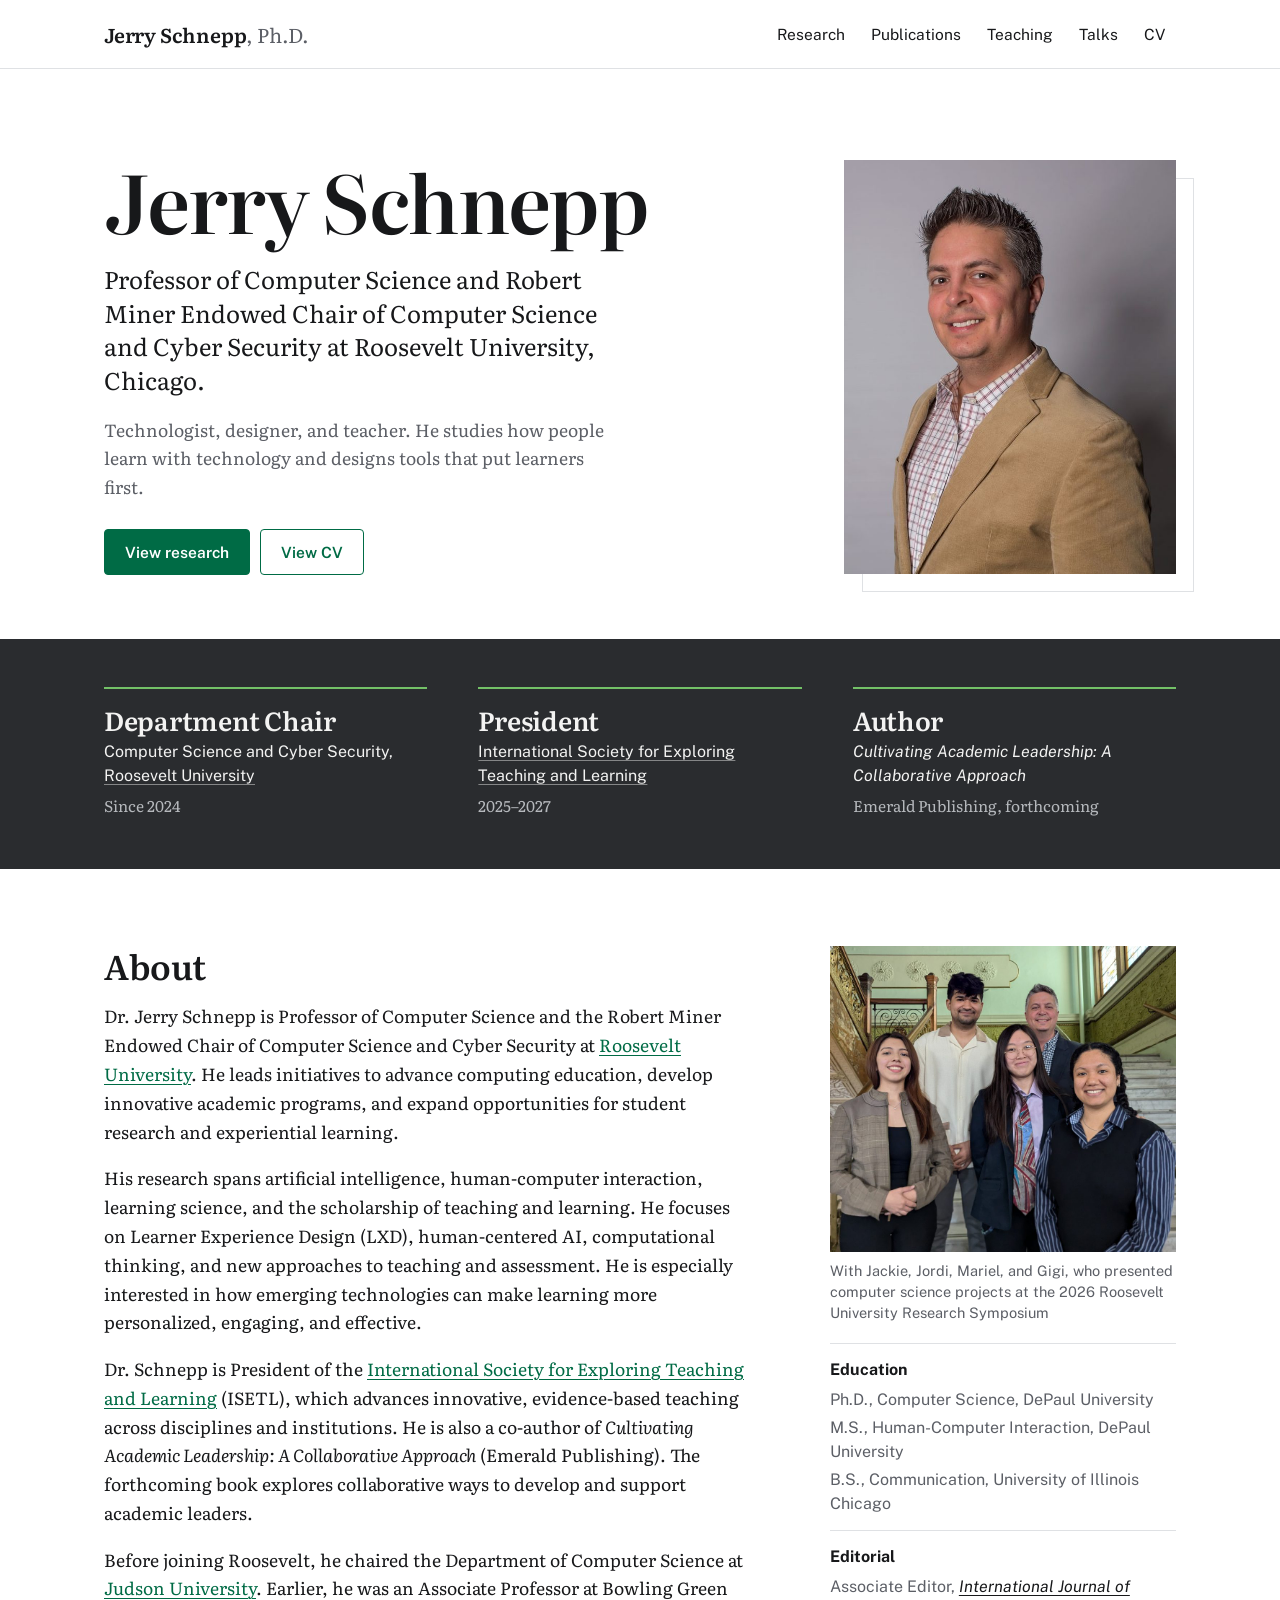
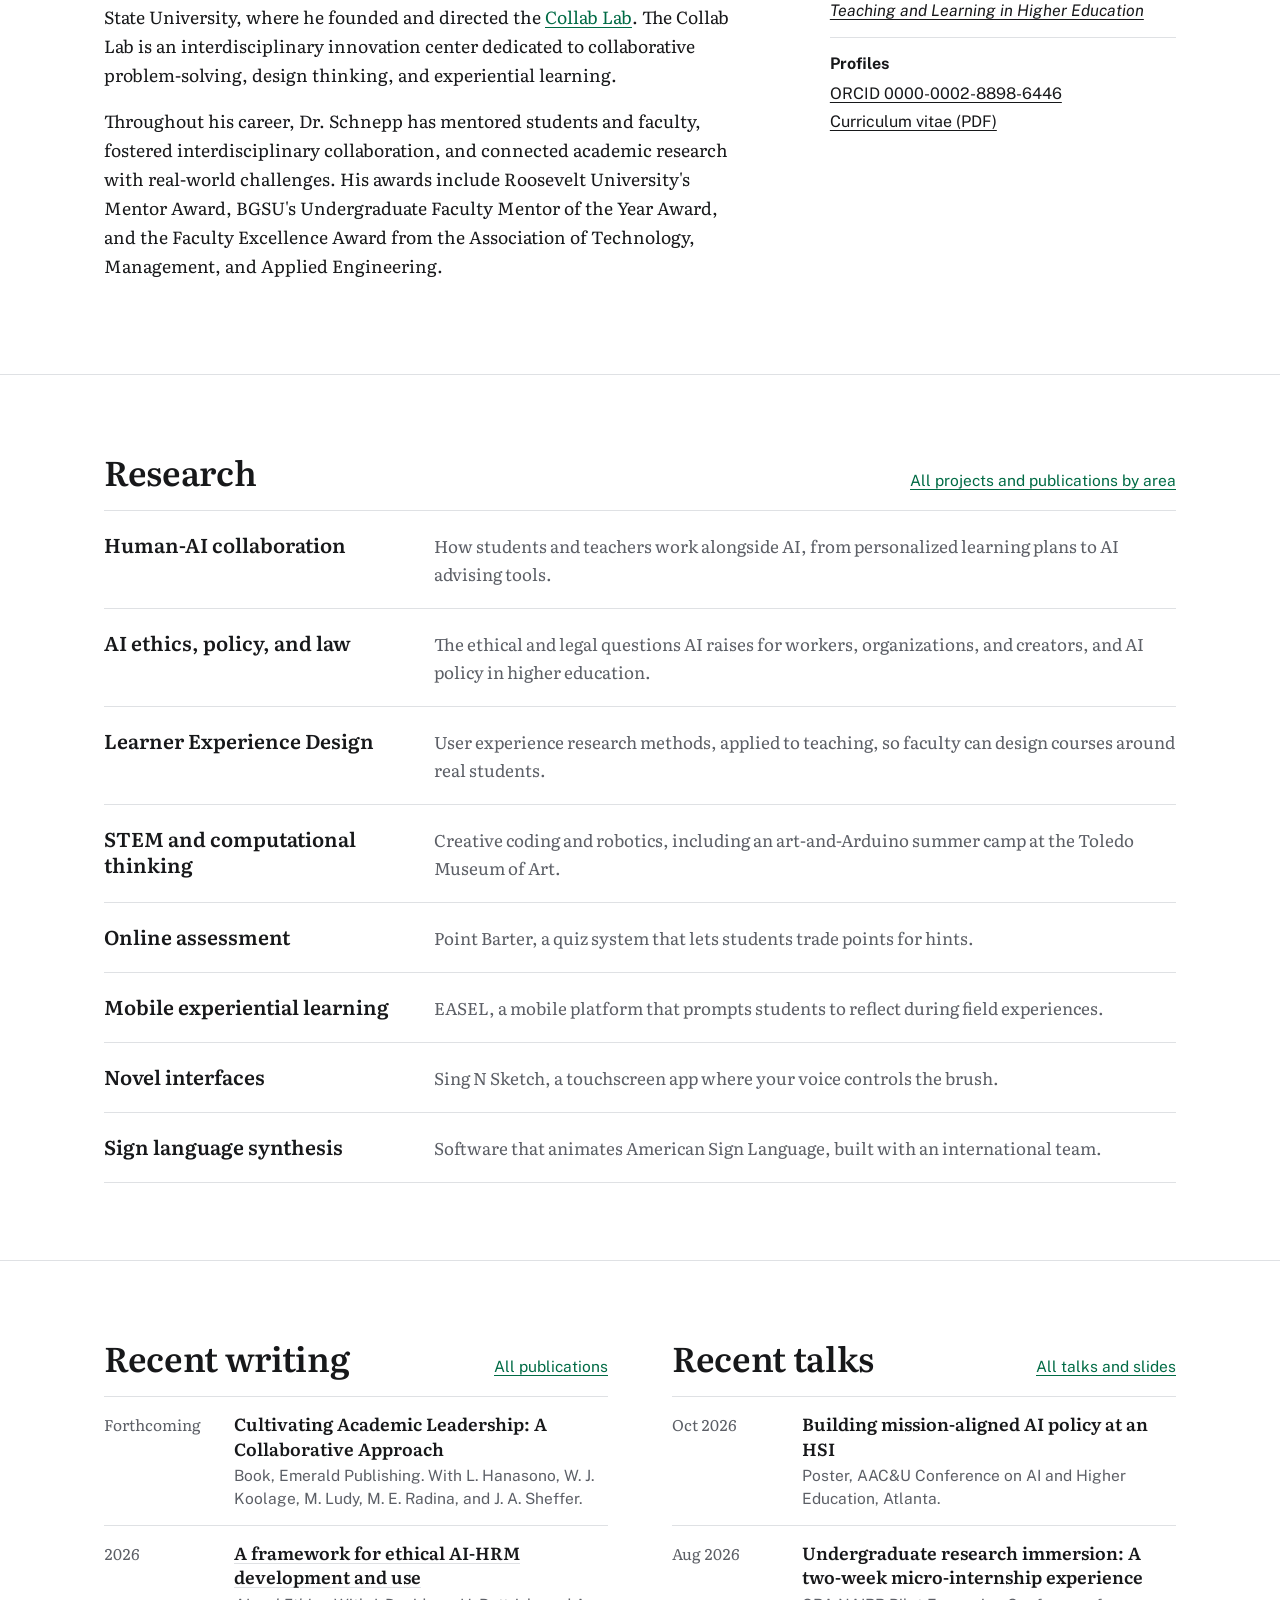
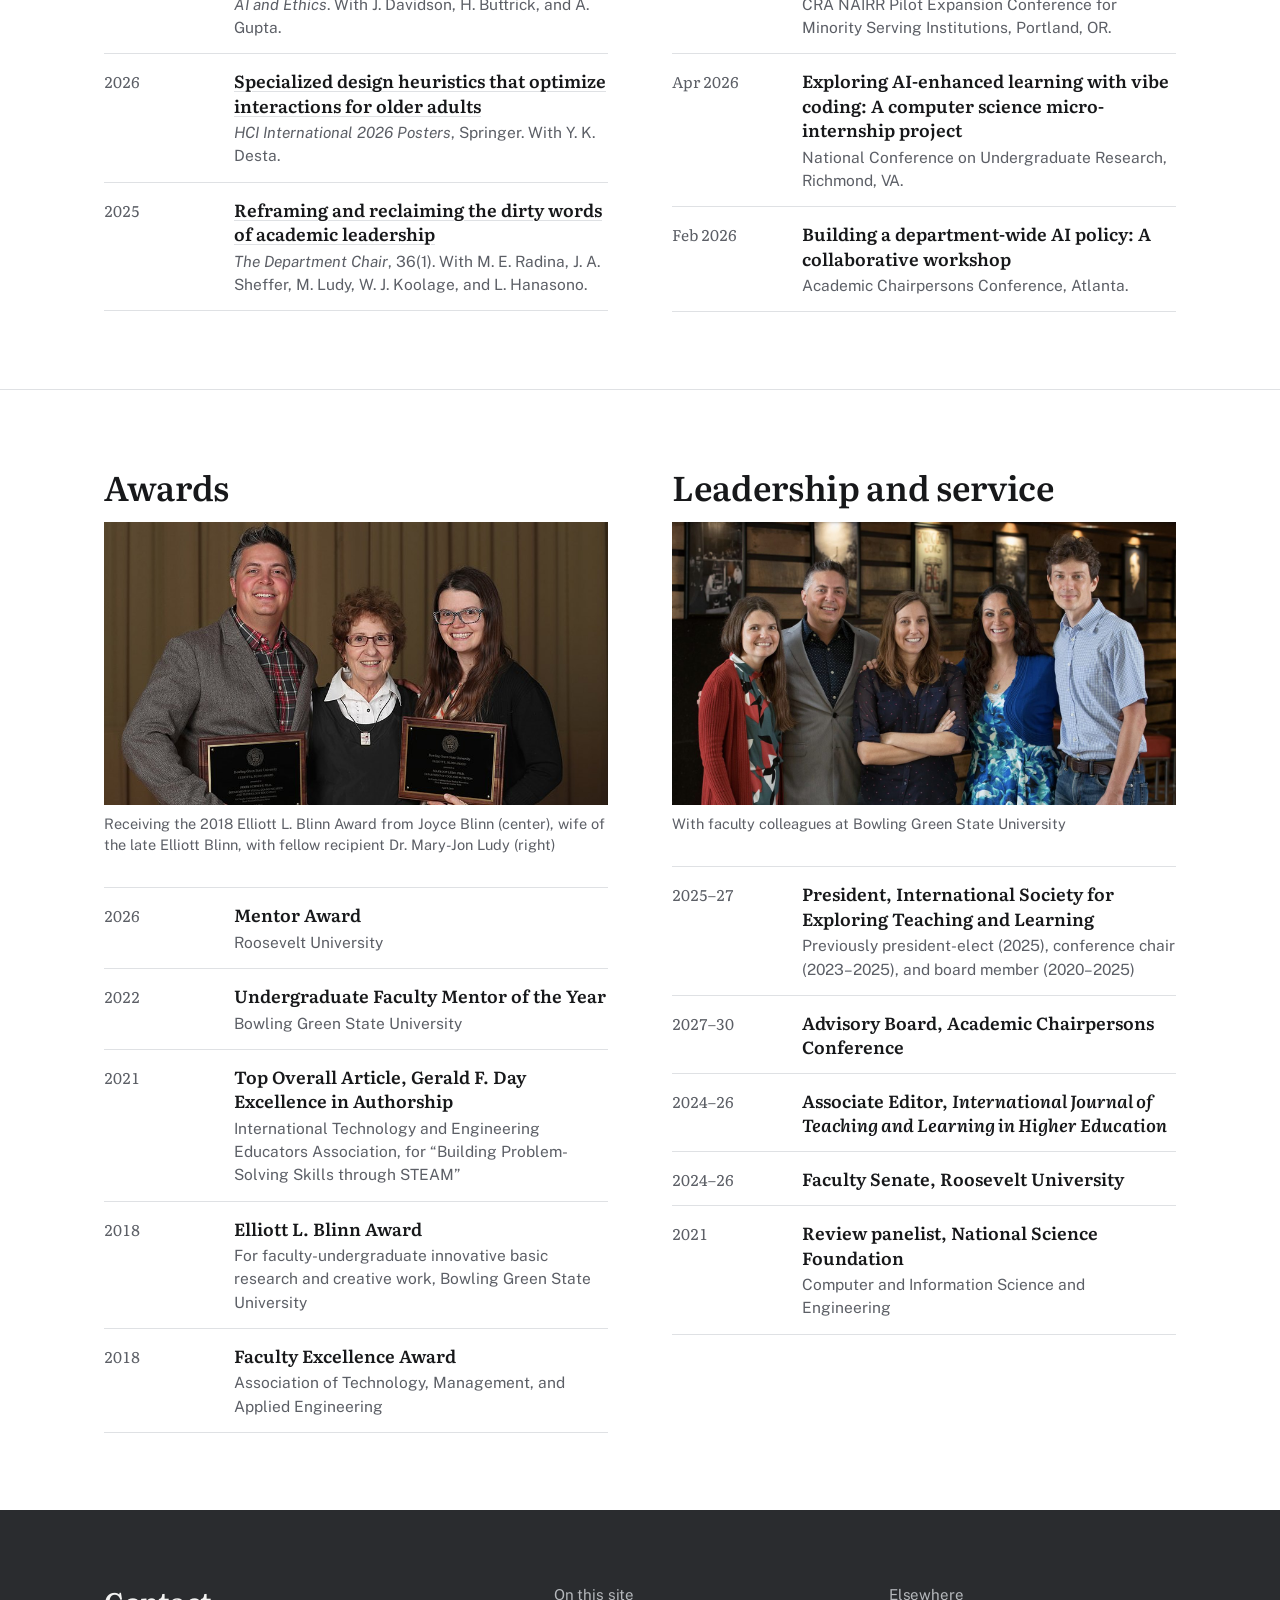
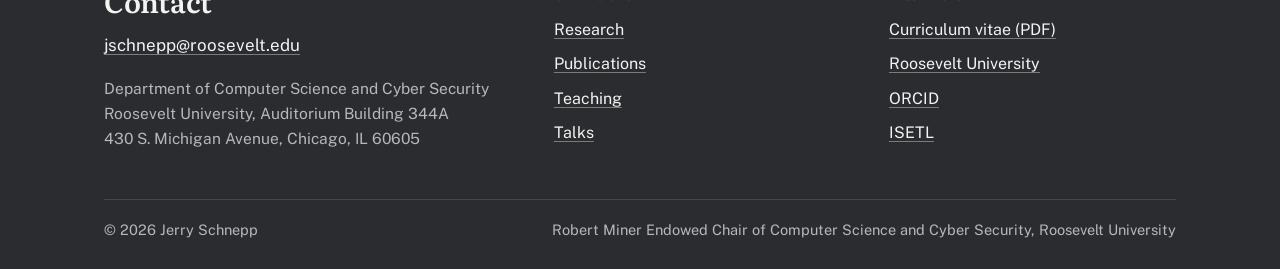
==== commit ed25451e: "Research areas: Human-AI collaboration and AI ethics, policy, and law Rename "AI and personalized le" ====
--- a/index.html
+++ b/index.html
@@ -16,7 +16,7 @@
 <link rel="icon" href="img/favicon.svg" type="image/svg+xml">
 <link rel="preload" href="fonts/literata-variable.woff2" as="font" type="font/woff2" crossorigin>
 <link rel="preload" href="fonts/public-sans-variable.woff2" as="font" type="font/woff2" crossorigin>
-<link rel="stylesheet" href="css/site.css?v=44b8390e">
+<link rel="stylesheet" href="css/site.css?v=2166b7fd">
 <script type="application/ld+json">
 {"@context":"https://schema.org","@type":"Person","name":"Jerry Schnepp","honorificPrefix":"Dr.",
 "jobTitle":"Professor and Robert Miner Endowed Chair of Computer Science and Cyber Security",
@@ -31,7 +31,7 @@
   <div class="wrap">
     <a class="brand" href="index.html">Jerry Schnepp<span>, Ph.D.</span></a>
     <nav aria-label="Main"><ul class="nav">
-      <li><a href="research.html">Research</a></li><li><a href="publications.html">Publications</a></li><li><a href="teaching.html">Teaching</a></li><li><a href="talks.html">Talks</a></li><li><a href="https://drive.google.com/file/d/1ITaCK_jpp27SeW3xIeCx2fX2XSuiHsdY/view?usp=sharing">CV</a></li>
+      <li><a href="research.html">Research</a></li><li><a href="publications.html">Publications</a></li><li><a href="teaching.html">Teaching</a></li><li><a href="talks.html">Talks</a></li><li><a href="cv.pdf">CV</a></li>
     </ul></nav>
   </div>
 </header>
@@ -44,7 +44,7 @@
         <p class="lede">Technologist, designer, and teacher. He studies how people learn with technology and designs tools that put learners first.</p>
         <div class="actions">
           <a class="btn solid" href="research.html">View research</a>
-          <a class="btn" href="https://drive.google.com/file/d/1ITaCK_jpp27SeW3xIeCx2fX2XSuiHsdY/view?usp=sharing">View CV</a>
+          <a class="btn" href="cv.pdf">View CV</a>
         </div>
       </div>
       <figure>
@@ -99,7 +99,7 @@
         </div>
         <div>
           <dt>Profiles</dt>
-          <dd><span><a href="https://orcid.org/0000-0002-8898-6446">ORCID 0000-0002-8898-6446</a></span><span><a href="https://drive.google.com/file/d/1ITaCK_jpp27SeW3xIeCx2fX2XSuiHsdY/view?usp=sharing">Curriculum vitae (PDF)</a></span></dd>
+          <dd><span><a href="https://orcid.org/0000-0002-8898-6446">ORCID 0000-0002-8898-6446</a></span><span><a href="cv.pdf">Curriculum vitae (PDF)</a></span></dd>
         </div>
       </dl>
       </div>
@@ -113,7 +113,8 @@
         <a href="research.html">All projects and publications by area</a>
       </div>
       <ul class="areas">
-        <li><a href="research.html#ai-learning"><span class="area-name">AI and personalized learning</span><span class="area-desc">Large language models and retrieval-augmented generation for personalized learning, and frameworks for using AI ethically.</span></a></li>
+        <li><a href="research.html#human-ai-collaboration"><span class="area-name">Human-AI collaboration</span><span class="area-desc">How students and teachers work alongside AI, from personalized learning plans to AI advising tools.</span></a></li>
+        <li><a href="research.html#ai-ethics"><span class="area-name">AI ethics, policy, and law</span><span class="area-desc">The ethical and legal questions AI raises for workers, organizations, and creators, and AI policy in higher education.</span></a></li>
         <li><a href="research.html#learner-experience-design"><span class="area-name">Learner Experience Design</span><span class="area-desc">User experience research methods, applied to teaching, so faculty can design courses around real students.</span></a></li>
         <li><a href="research.html#technology-education"><span class="area-name">STEM and computational thinking</span><span class="area-desc">Creative coding and robotics, including an art-and-Arduino summer camp at the Toledo Museum of Art.</span></a></li>
         <li><a href="research.html#point-barter"><span class="area-name">Online assessment</span><span class="area-desc">Point Barter, a quiz system that lets students trade points for hints.</span></a></li>
@@ -201,7 +202,7 @@
       <div>
         <h3>Elsewhere</h3>
         <ul>
-          <li><a href="https://drive.google.com/file/d/1ITaCK_jpp27SeW3xIeCx2fX2XSuiHsdY/view?usp=sharing">Curriculum vitae (PDF)</a></li>
+          <li><a href="cv.pdf">Curriculum vitae (PDF)</a></li>
           <li><a href="https://www.roosevelt.edu/">Roosevelt University</a></li>
           <li><a href="https://orcid.org/0000-0002-8898-6446">ORCID</a></li>
           <li><a href="https://www.isetl.org/">ISETL</a></li>
--- a/css/site.css
+++ b/css/site.css
@@ -231,14 +231,15 @@
 }
 
 /* ---------- Research page ---------- */
-.index-row { display: flex; gap: 6px 4px; flex-wrap: wrap; padding: 12px 0; margin: 0; list-style: none; }
+.index-row { display: flex; gap: 4px 2px; flex-wrap: wrap; padding: 12px 0; margin: 0 0 0 -10px; list-style: none; }
 .index-row a {
-  display: inline-flex; align-items: center; min-height: 44px; padding: 0 12px;
-  color: var(--ink); text-decoration: none; font: 15.5px var(--sans); white-space: nowrap; border-radius: 3px;
+  display: inline-flex; align-items: center; min-height: 44px; padding: 0 10px;
+  color: var(--ink); text-decoration: none; font: 15px var(--sans); white-space: nowrap; border-radius: 3px;
 }
 .index-row a:hover { background: var(--wash); color: var(--brand); }
 @media (min-width: 900px) {
   .index-bar { position: sticky; top: 68px; z-index: 4; background: var(--bg); border-bottom: 1px solid var(--rule); }
+  html:has(.index-bar) { scroll-padding-top: 156px; }
 }
 .project { display: grid; grid-template-columns: minmax(0, 1fr) minmax(230px, 300px); gap: 28px clamp(40px, 5vw, 80px); }
 .project h2 { font-size: clamp(28px, 3.2vw, 36px); }
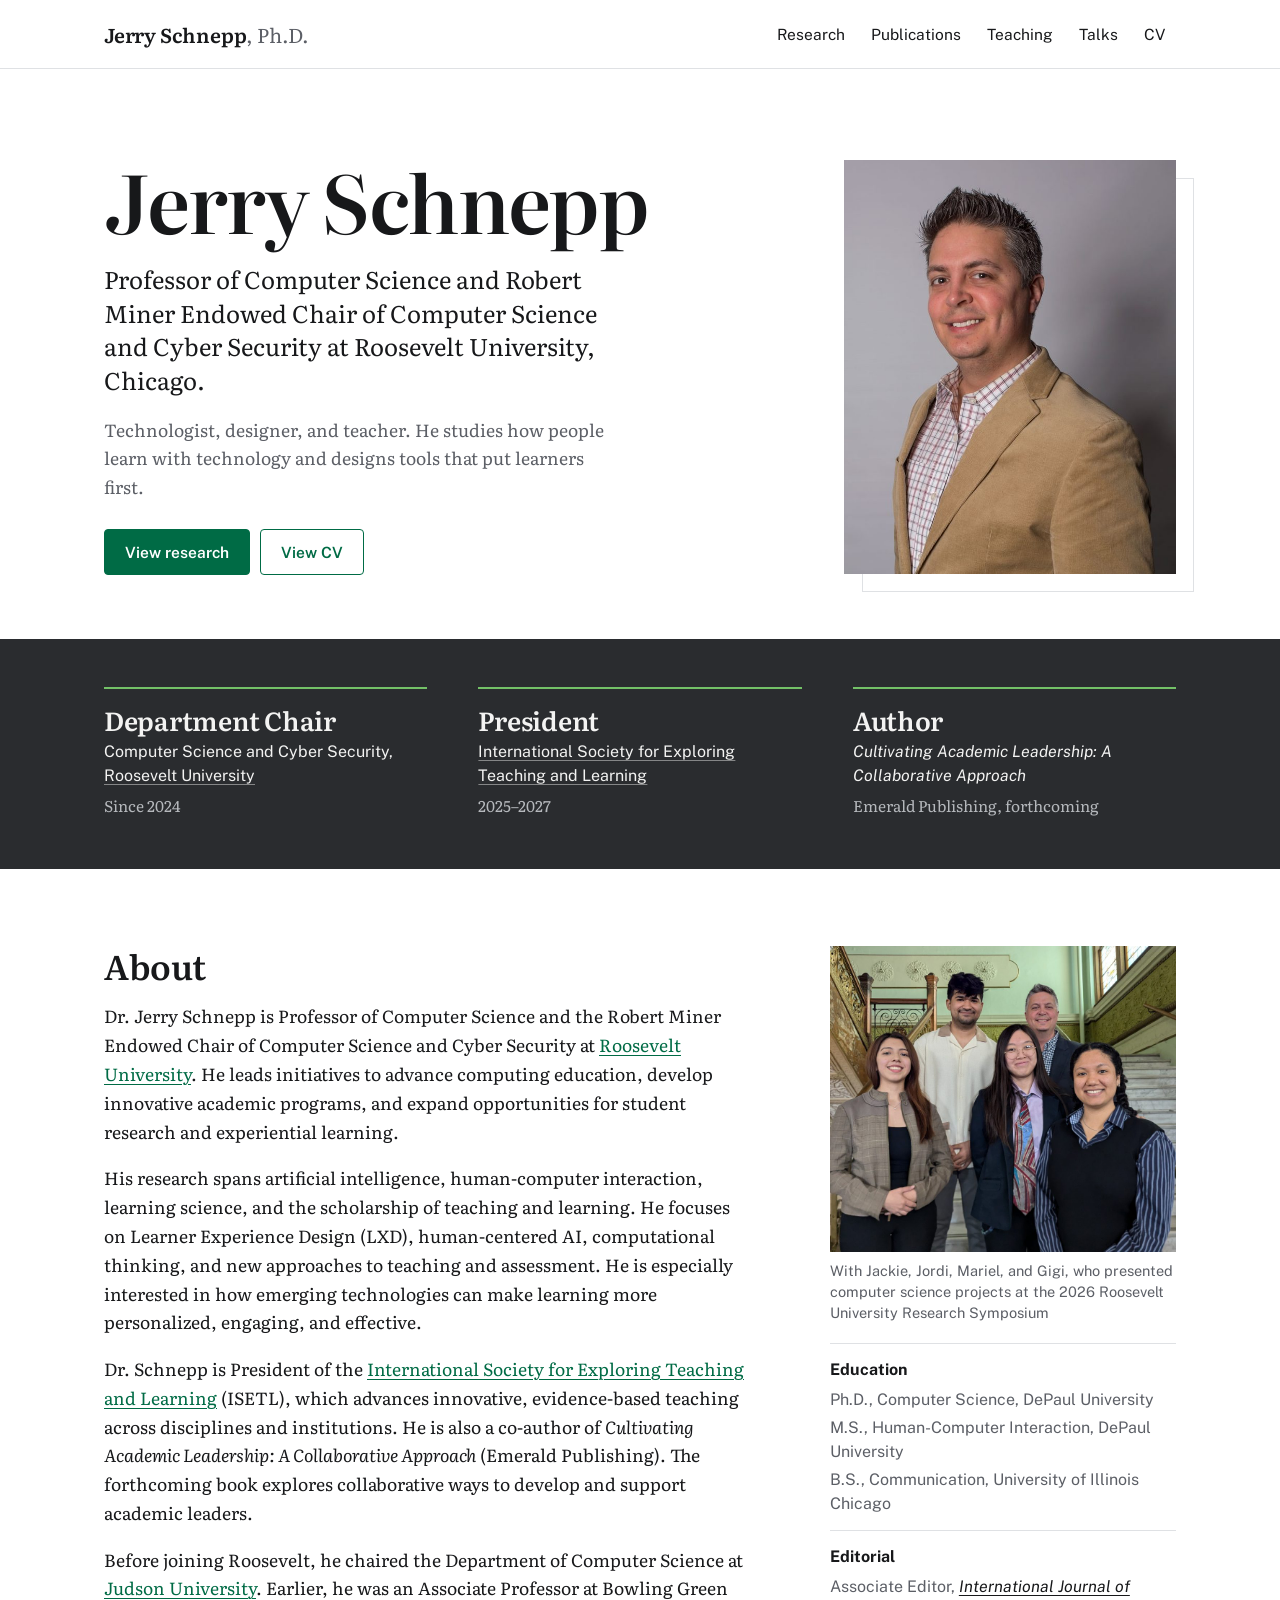
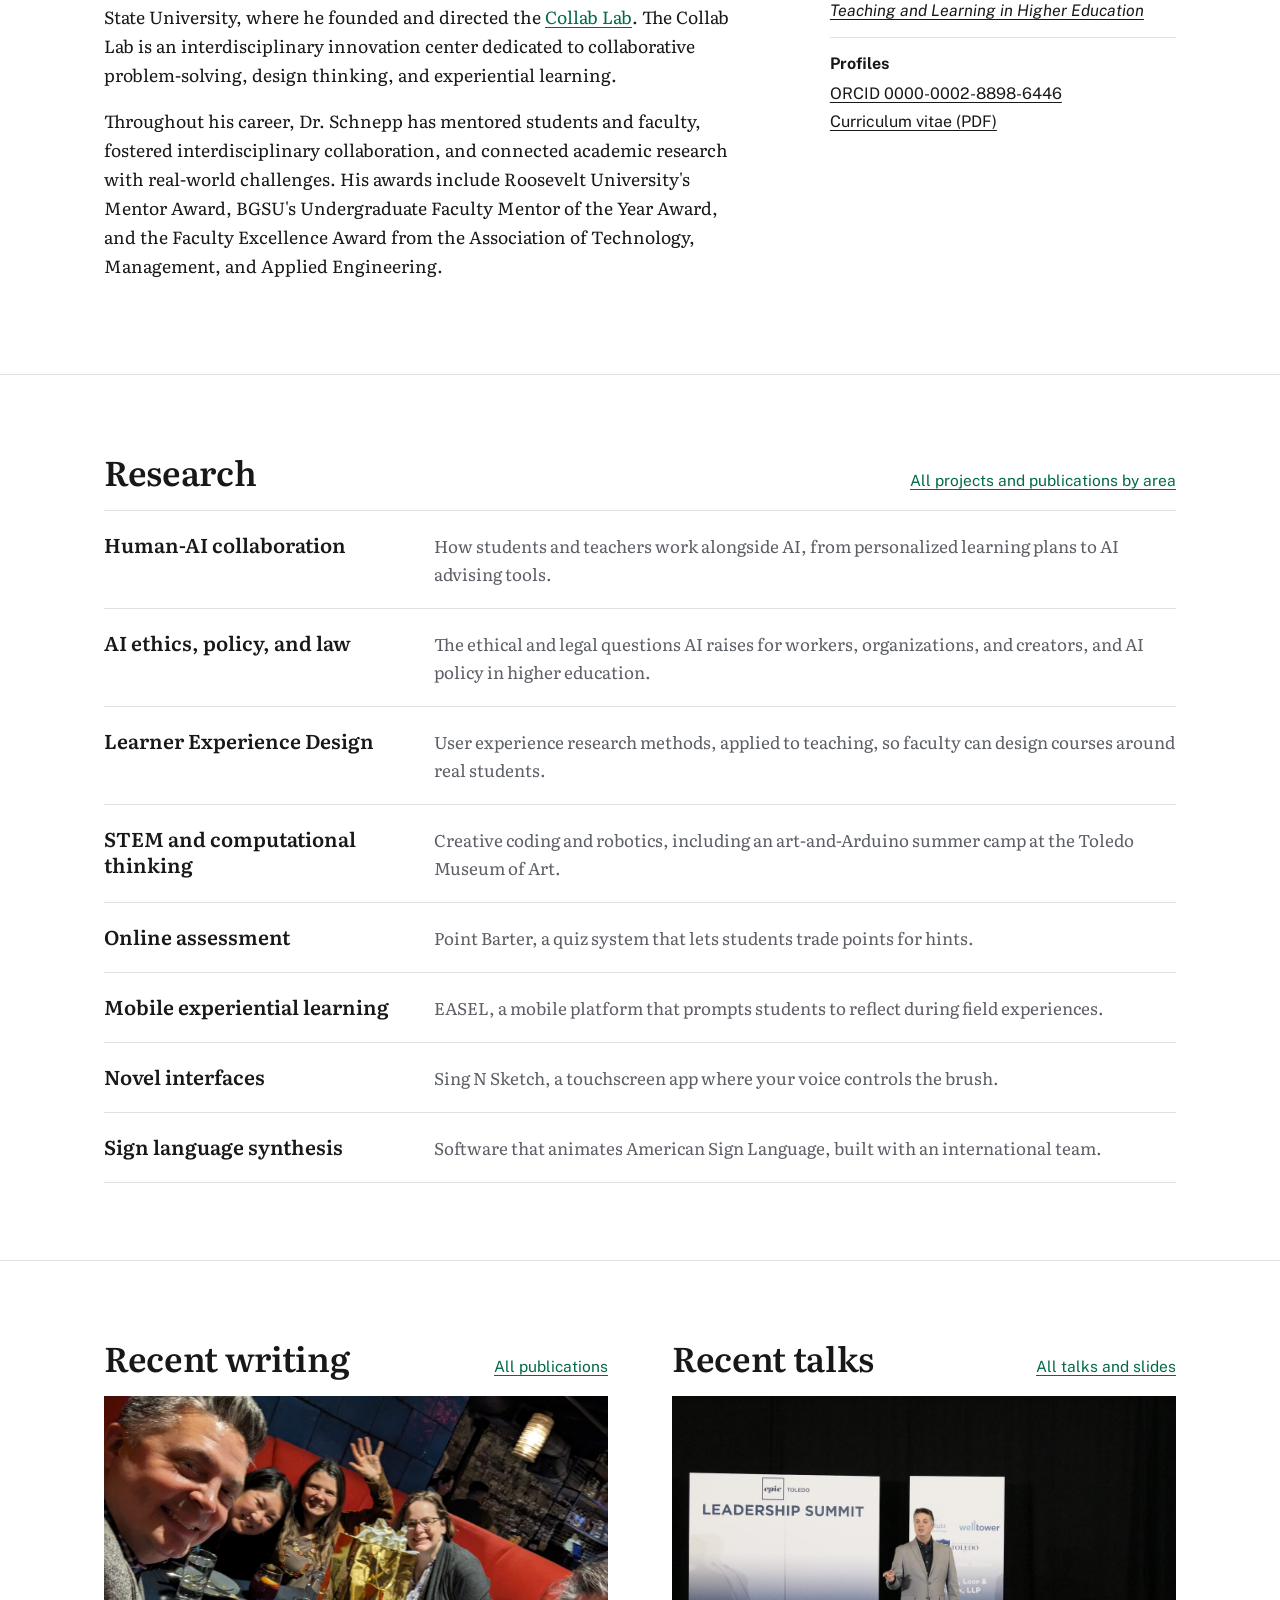
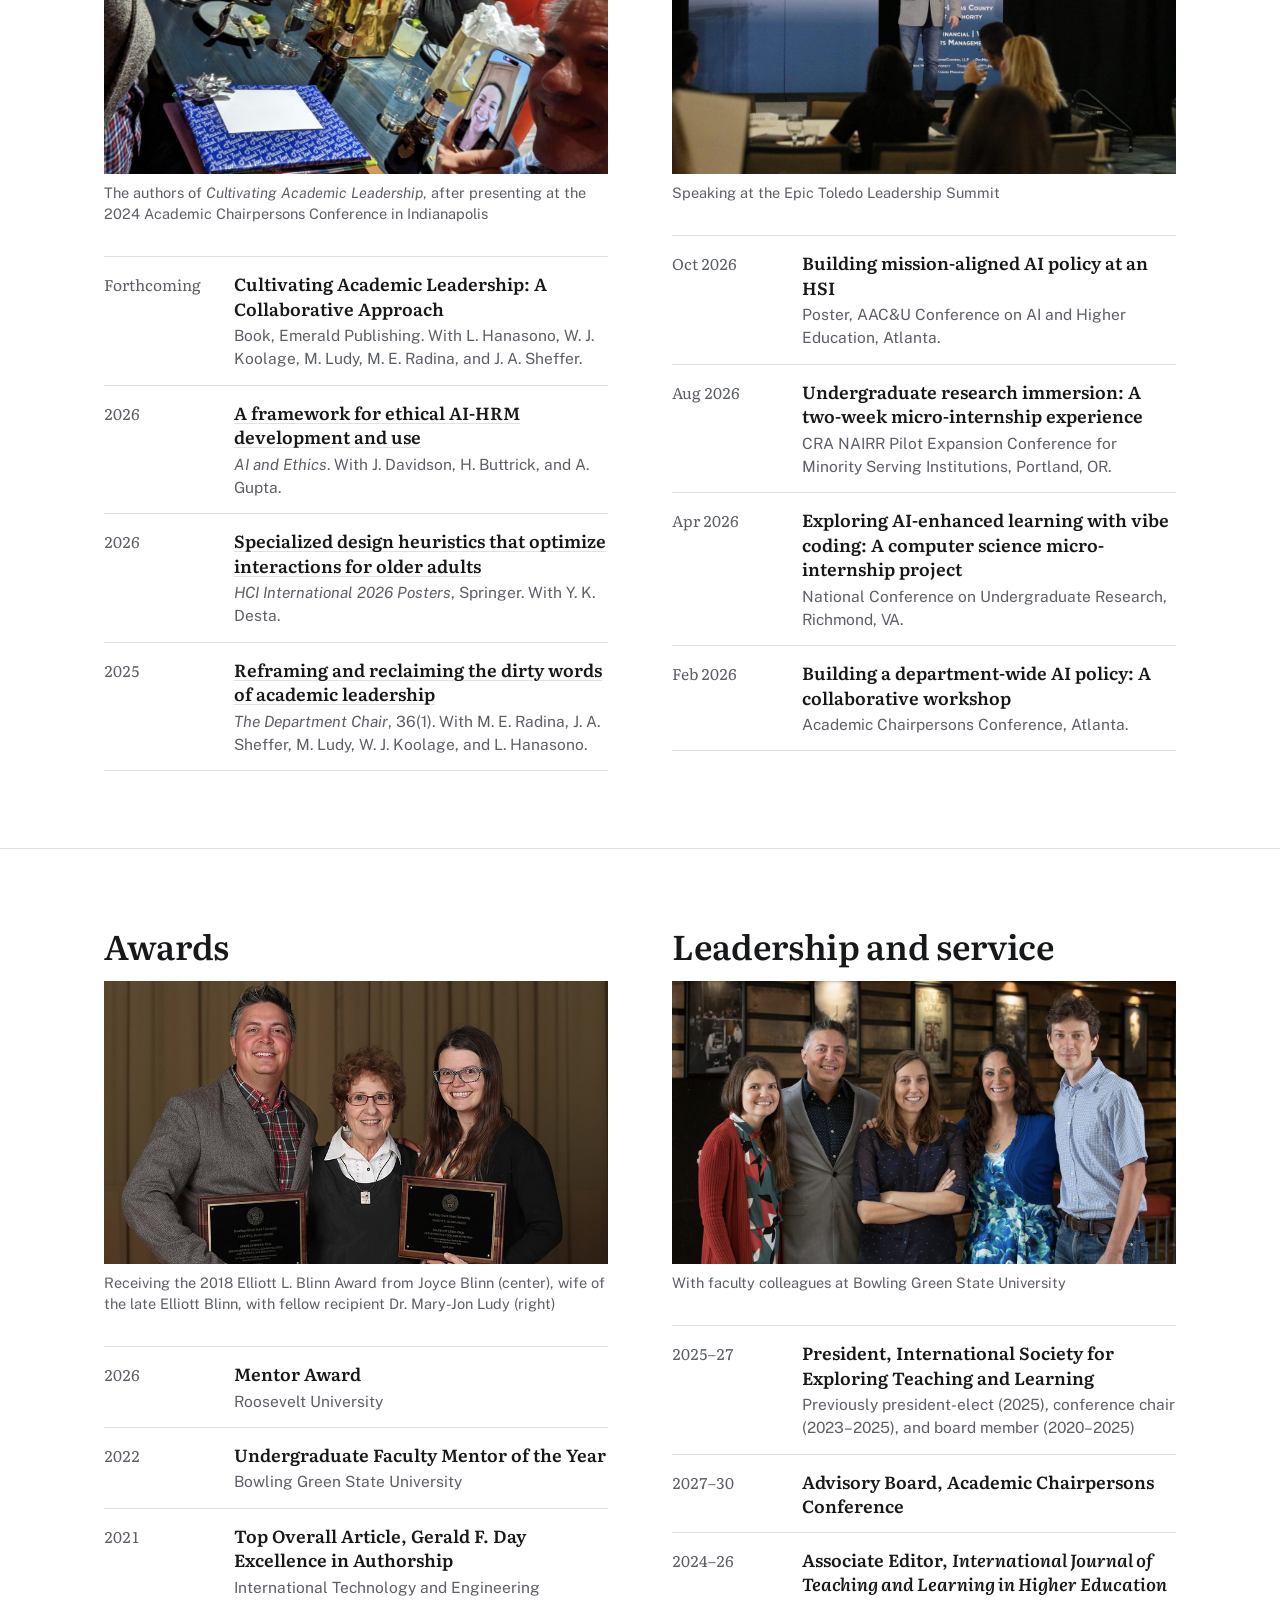
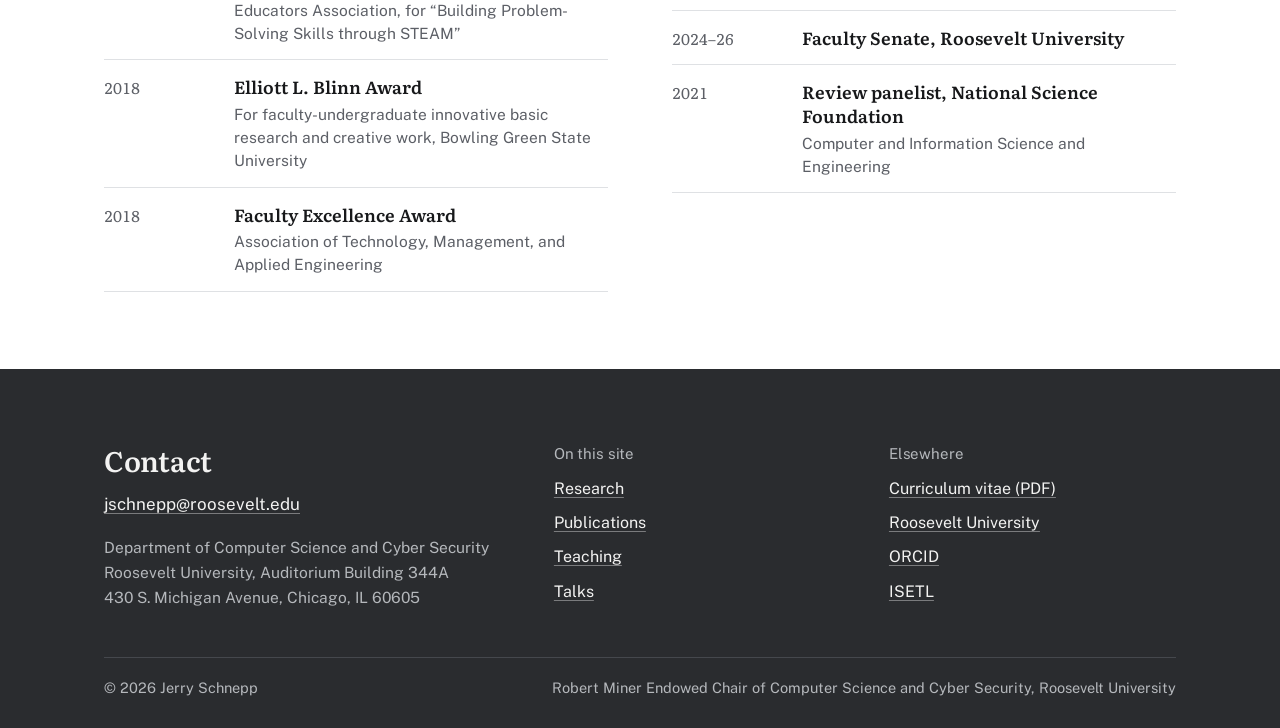
==== commit 89fdb58f: "Home page: book co-authors photo and Epic Toledo stage photo Adds the Cultivating Academic Leadershi" ====
--- a/index.html
+++ b/index.html
@@ -129,6 +129,10 @@
     <div class="wrap two-col">
       <div>
         <div class="section-head"><h2>Recent writing</h2><a href="publications.html">All publications</a></div>
+        <figure class="inline-fig">
+          <img src="img/book-coauthors-2024.jpg" width="1400" height="1050" alt="Jerry Schnepp taking a selfie with his co-authors around a restaurant table, one of them joining by video call on a phone." loading="lazy">
+          <figcaption>The authors of <i>Cultivating Academic Leadership</i>, after presenting at the 2024 Academic Chairpersons Conference in Indianapolis</figcaption>
+        </figure>
         <ul class="dated">
           <li><span class="when">Forthcoming</span><span><span class="what">Cultivating Academic Leadership: A Collaborative Approach</span><span class="where">Book, Emerald Publishing. With L. Hanasono, W. J. Koolage, M. Ludy, M. E. Radina, and J. A. Sheffer.</span></span></li>
           <li><span class="when">2026</span><span><span class="what"><a href="https://doi.org/10.1007/s43681-025-00858-7">A framework for ethical AI-HRM development and use</a></span><span class="where"><i>AI and Ethics</i>. With J. Davidson, H. Buttrick, and A. Gupta.</span></span></li>
@@ -138,6 +142,10 @@
       </div>
       <div>
         <div class="section-head"><h2>Recent talks</h2><a href="talks.html">All talks and slides</a></div>
+        <figure class="inline-fig">
+          <img src="img/epic-toledo-stage.jpg" width="1200" height="900" alt="Jerry Schnepp speaking on stage in front of an Epic Toledo Leadership Summit backdrop, with audience members in the foreground." loading="lazy">
+          <figcaption>Speaking at the Epic Toledo Leadership Summit</figcaption>
+        </figure>
         <ul class="dated">
           <li><span class="when">Oct 2026</span><span><span class="what">Building mission-aligned AI policy at an HSI</span><span class="where">Poster, AAC&amp;U Conference on AI and Higher Education, Atlanta.</span></span></li>
           <li><span class="when">Aug 2026</span><span><span class="what">Undergraduate research immersion: A two-week micro-internship experience</span><span class="where">CRA NAIRR Pilot Expansion Conference for Minority Serving Institutions, Portland, OR.</span></span></li>
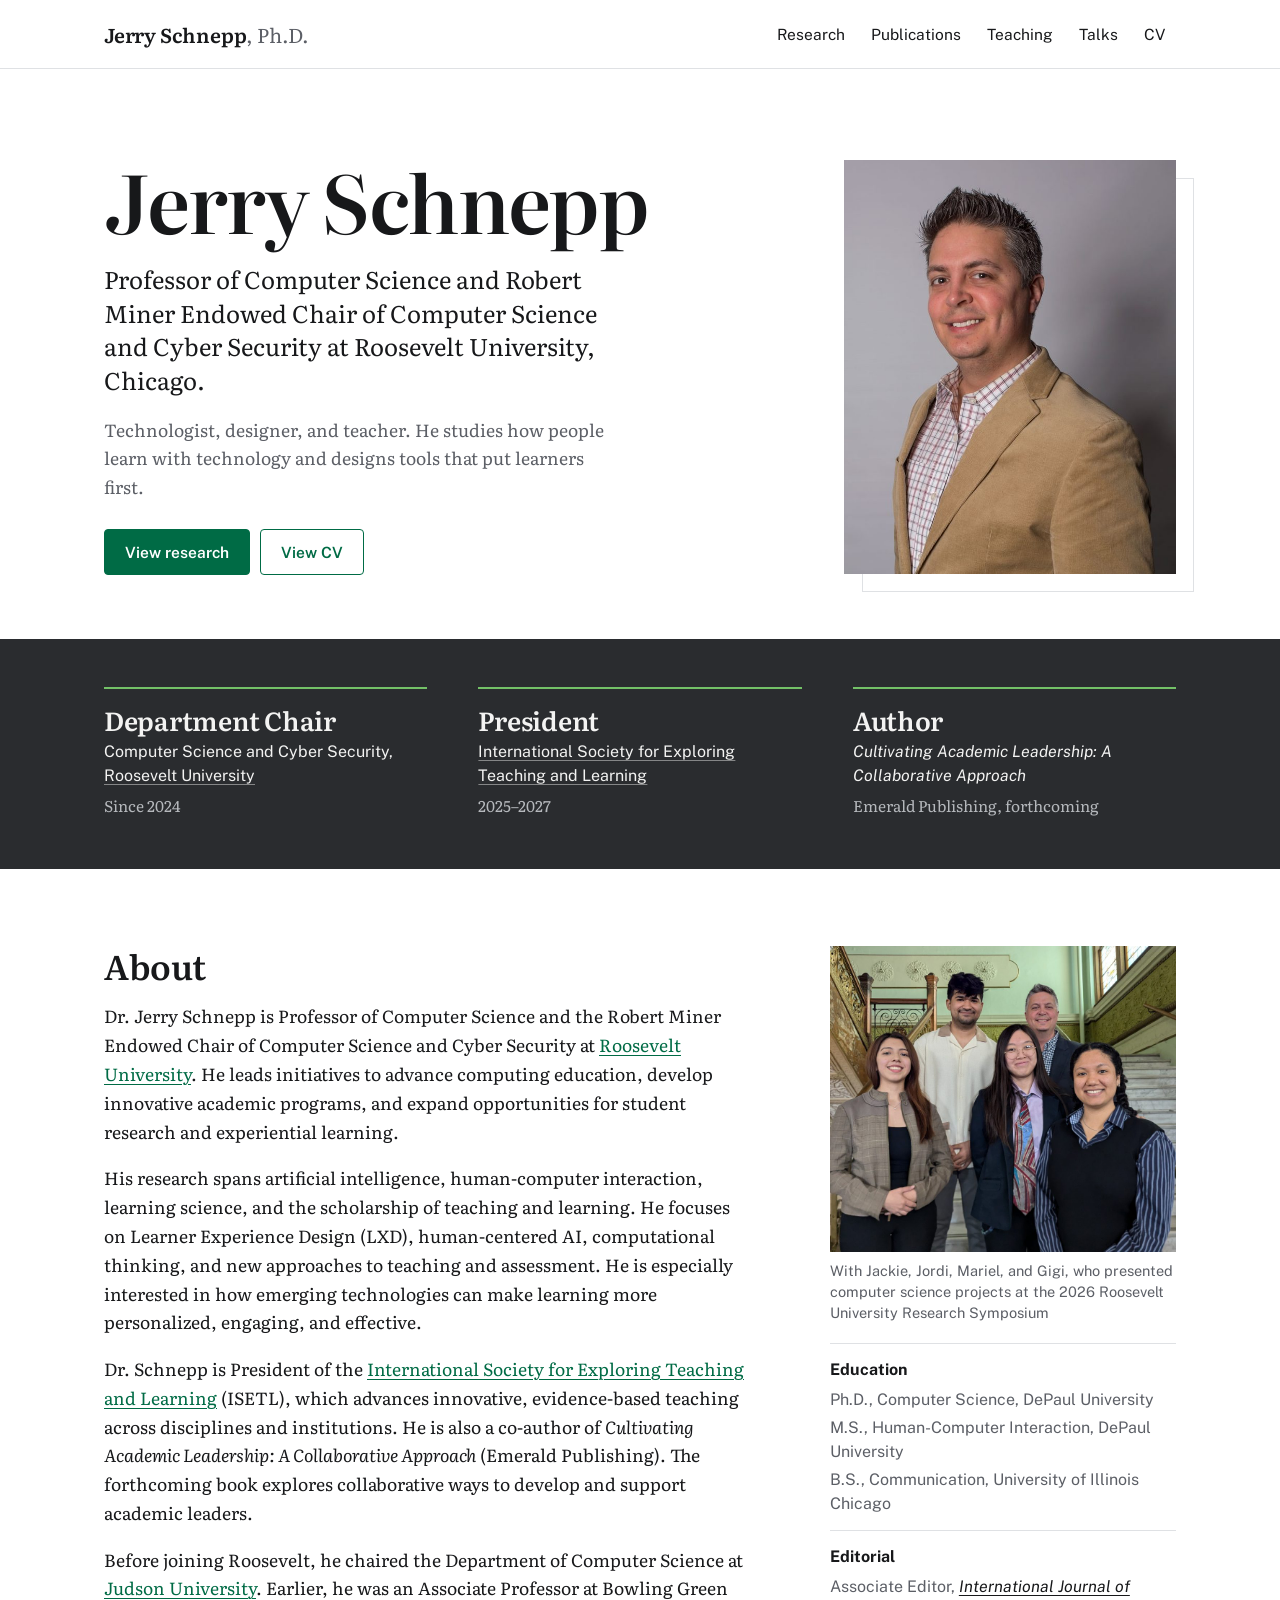
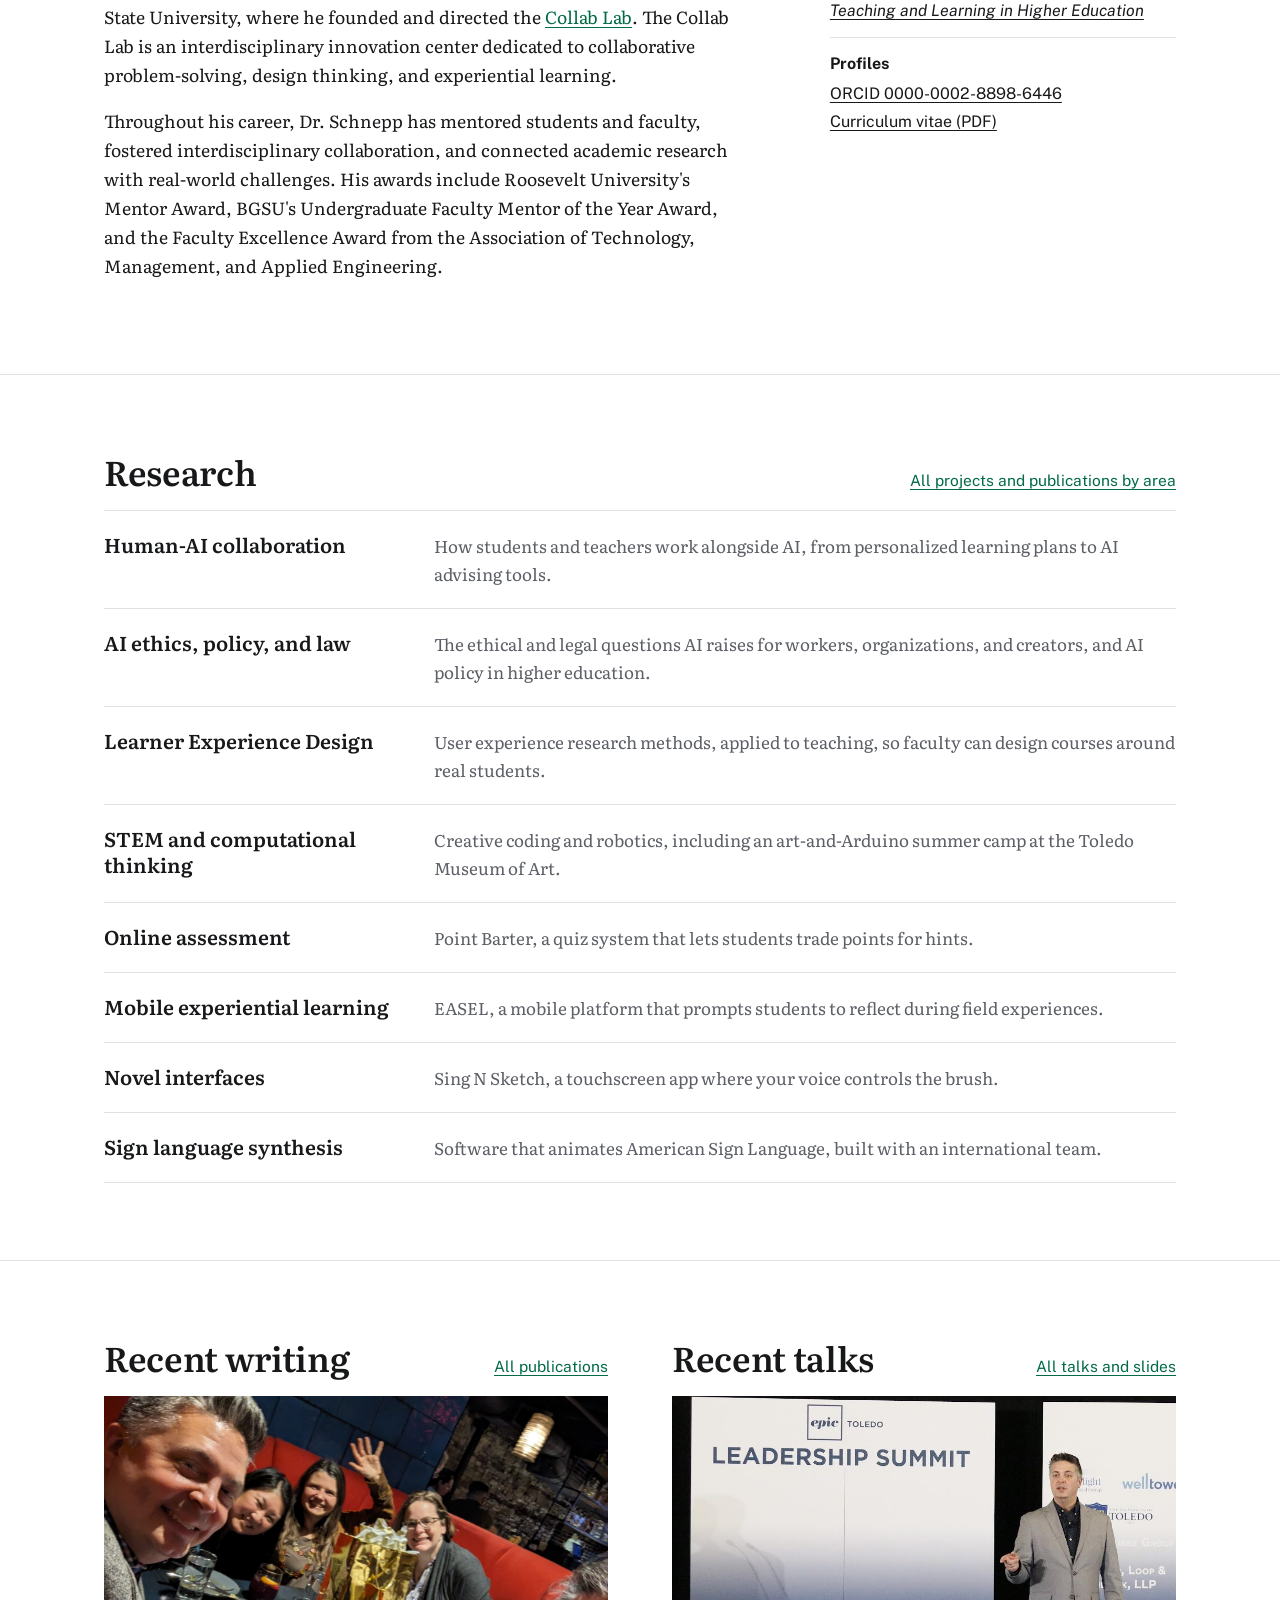
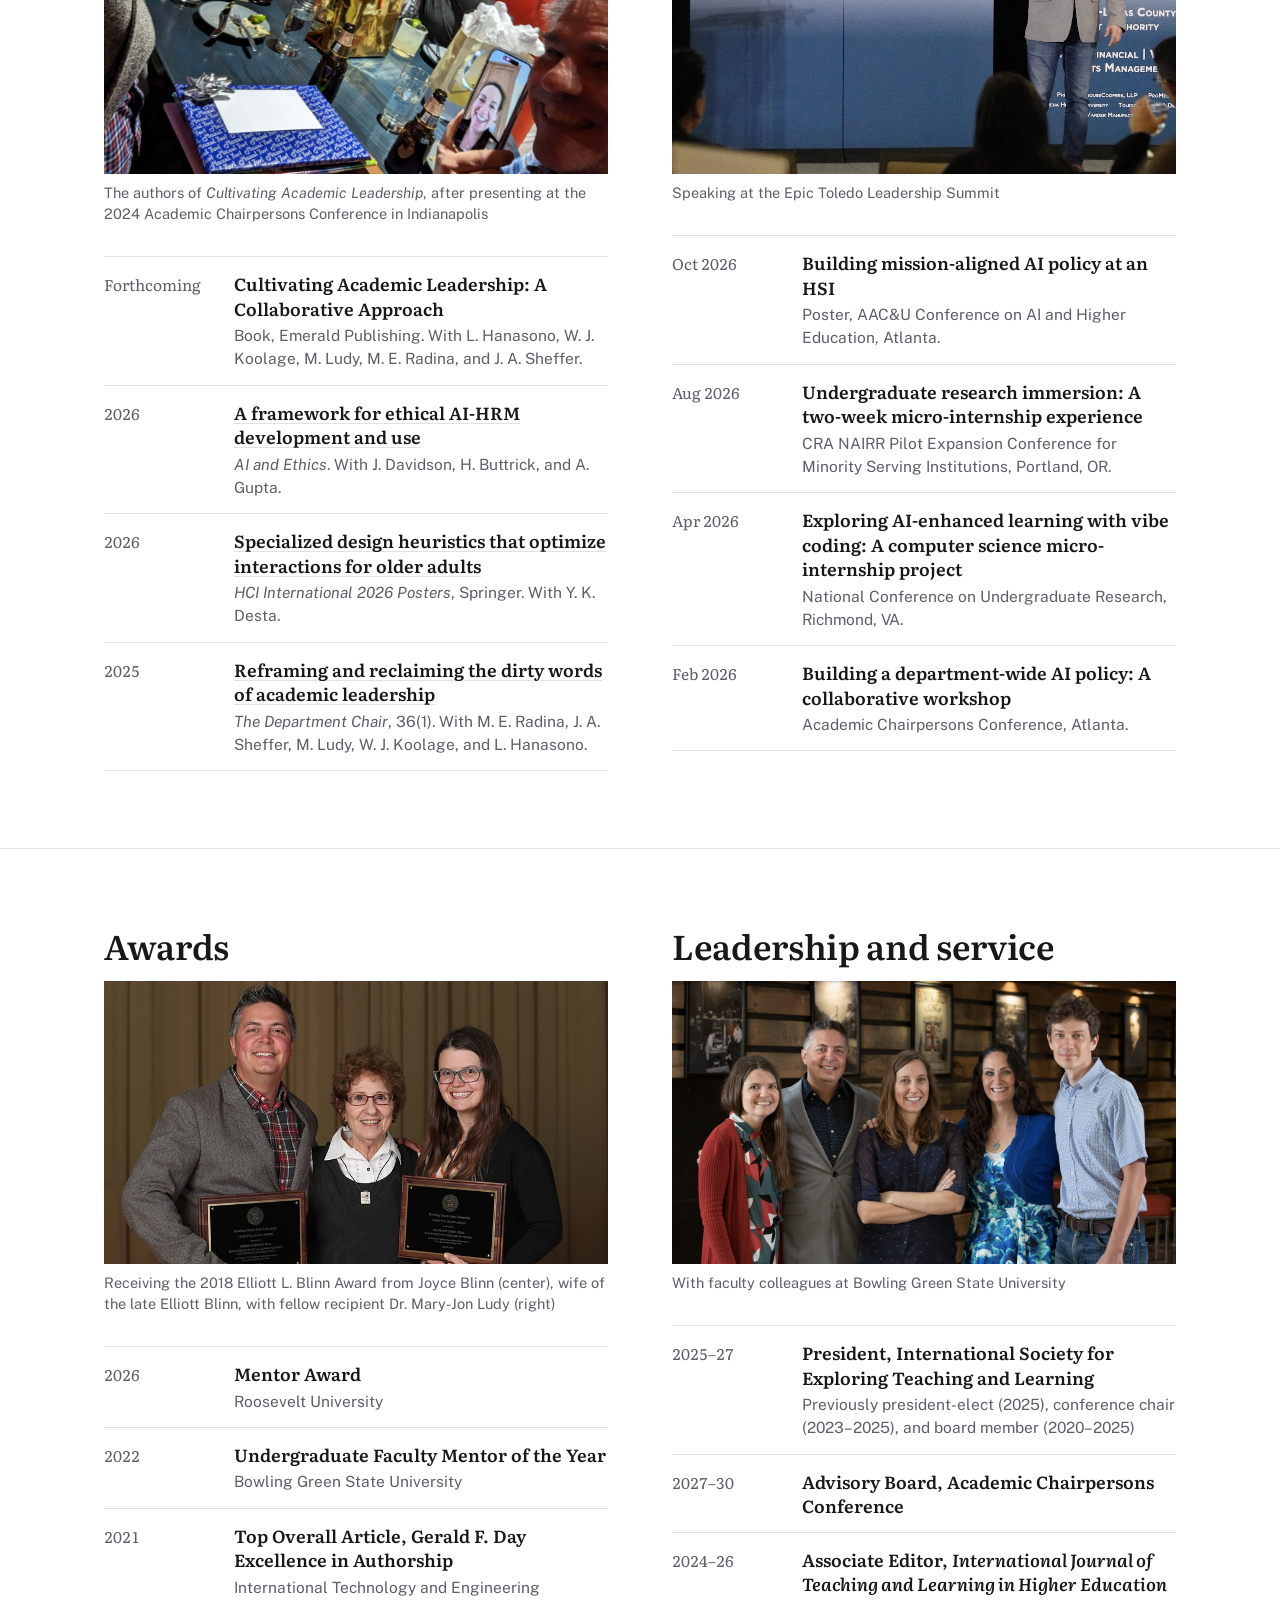
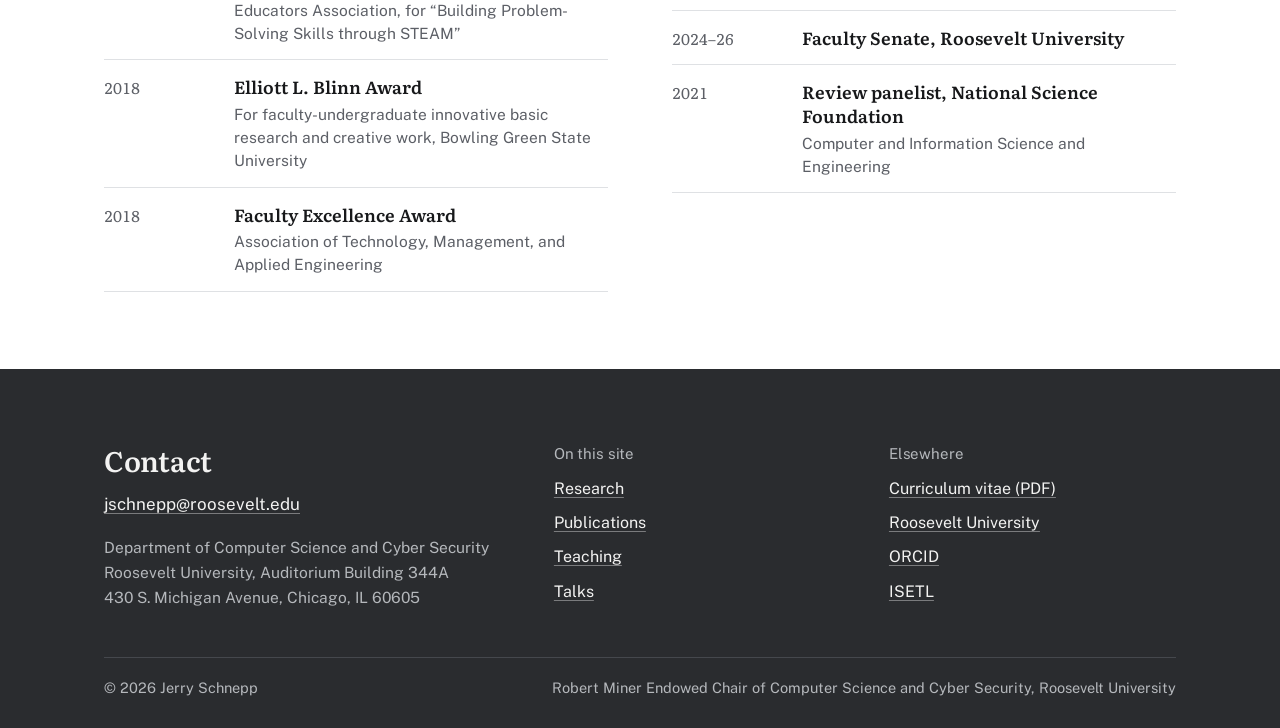
==== commit 6264d53a: "Crop the Epic Toledo stage photo tighter Co-Authored-By: Claude Opus 5.5 <noreply@anthropic.com> Cla" ====
--- a/index.html
+++ b/index.html
@@ -143,7 +143,7 @@
       <div>
         <div class="section-head"><h2>Recent talks</h2><a href="talks.html">All talks and slides</a></div>
         <figure class="inline-fig">
-          <img src="img/epic-toledo-stage.jpg" width="1200" height="900" alt="Jerry Schnepp speaking on stage in front of an Epic Toledo Leadership Summit backdrop, with audience members in the foreground." loading="lazy">
+          <img src="img/epic-toledo-stage.jpg" width="960" height="720" alt="Jerry Schnepp speaking on stage in front of an Epic Toledo Leadership Summit backdrop, with audience members in the foreground." loading="lazy">
           <figcaption>Speaking at the Epic Toledo Leadership Summit</figcaption>
         </figure>
         <ul class="dated">
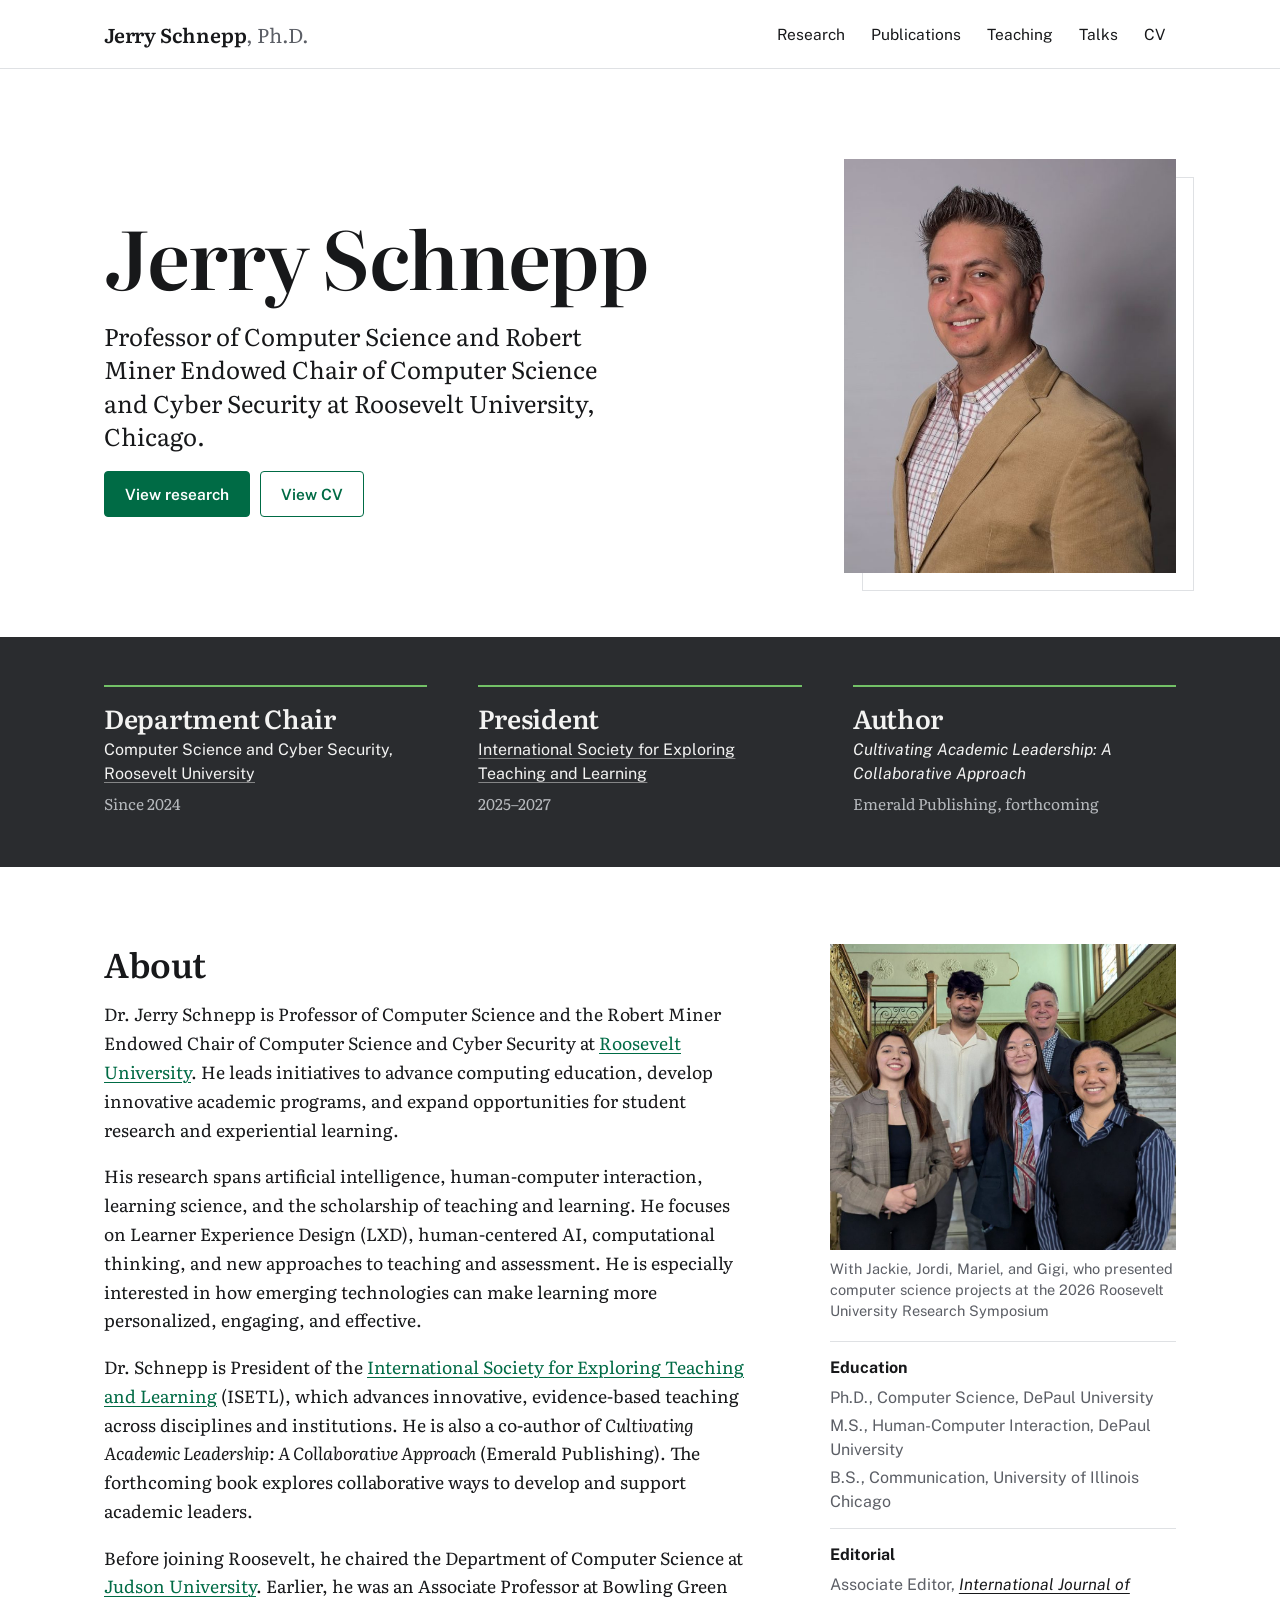
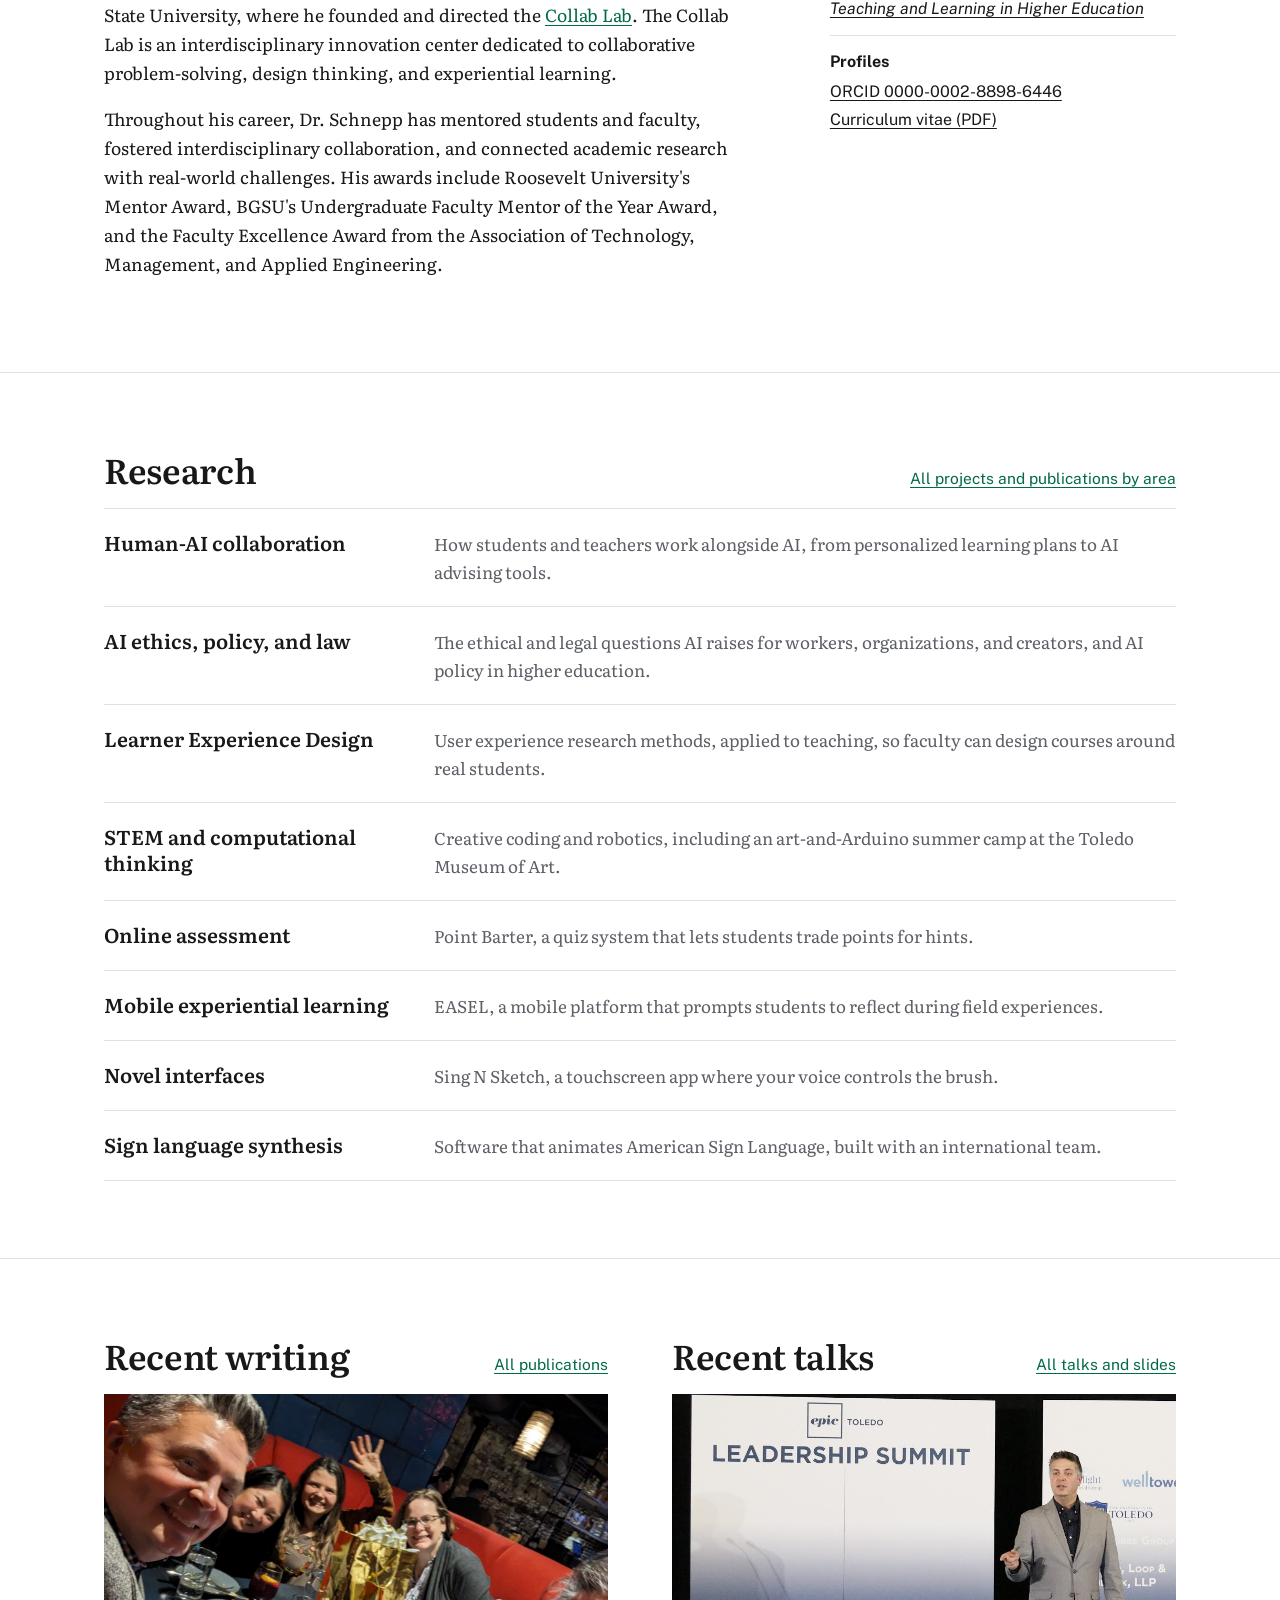
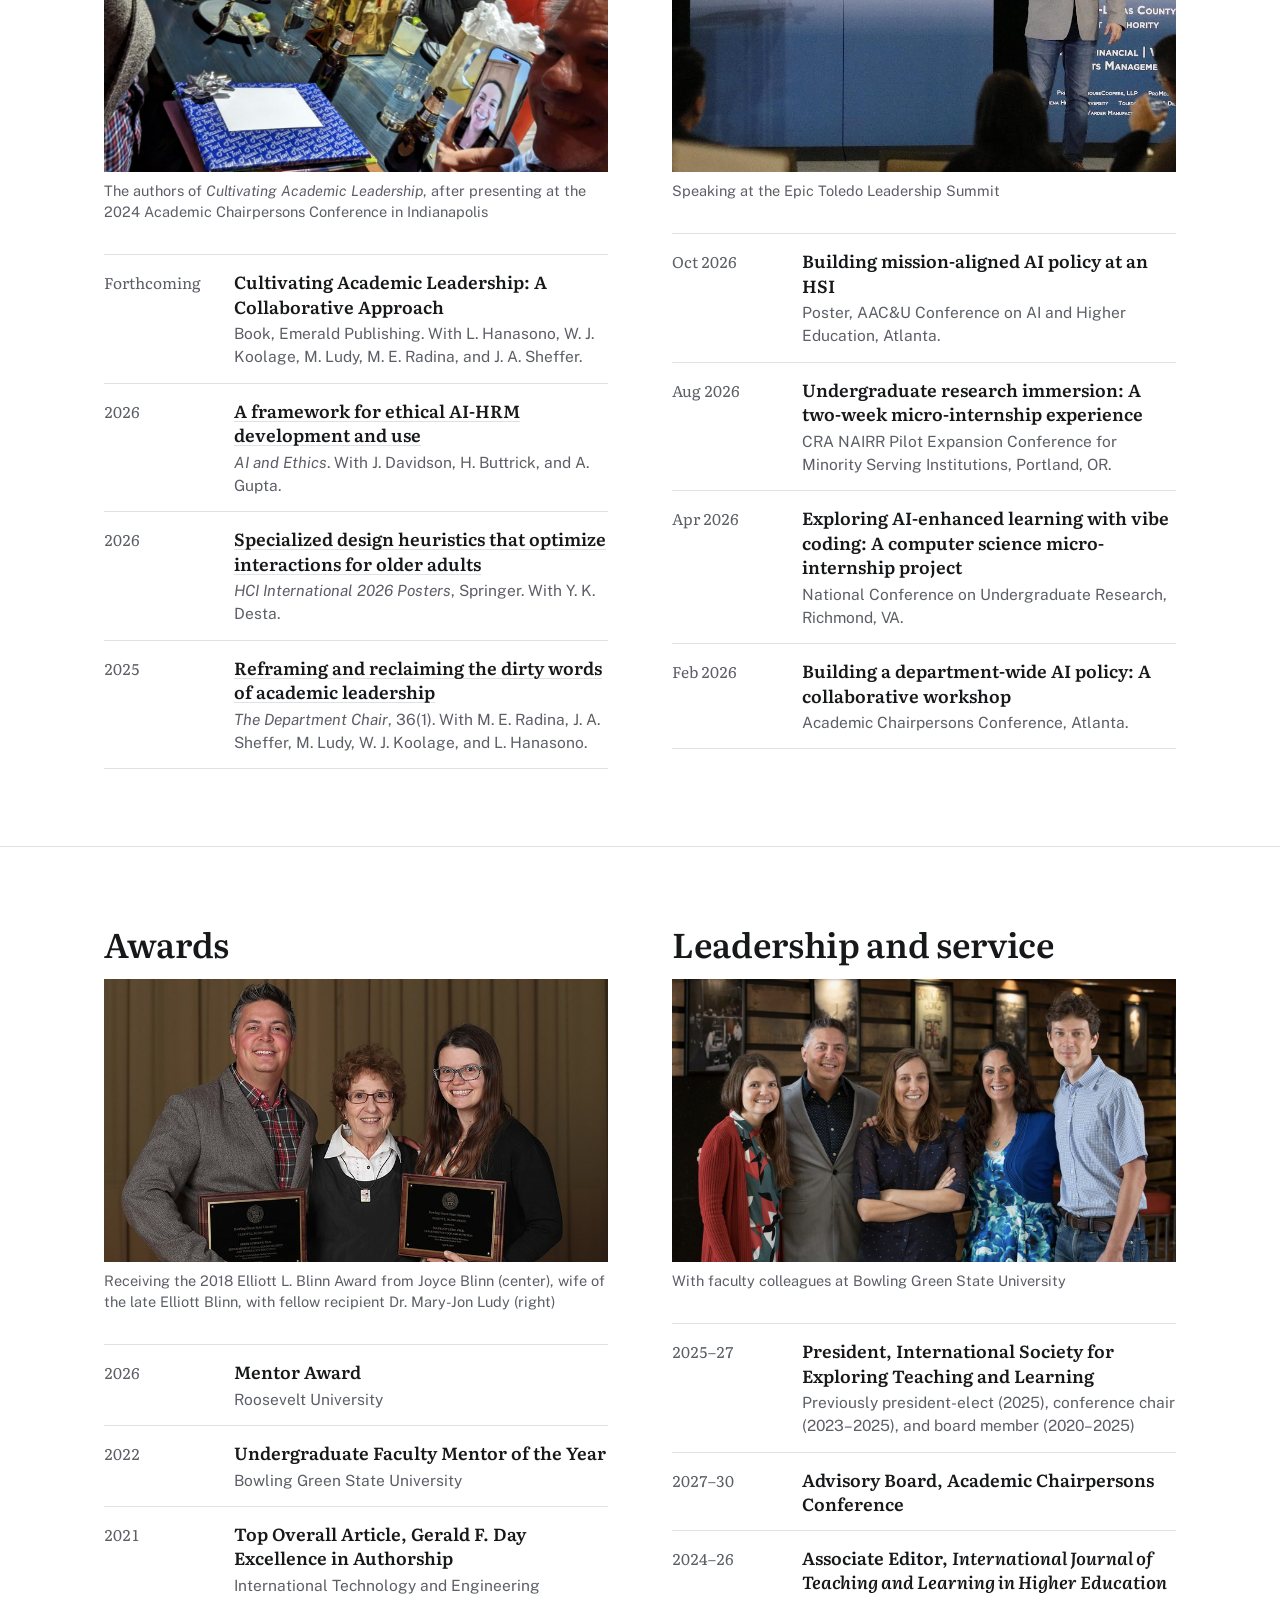
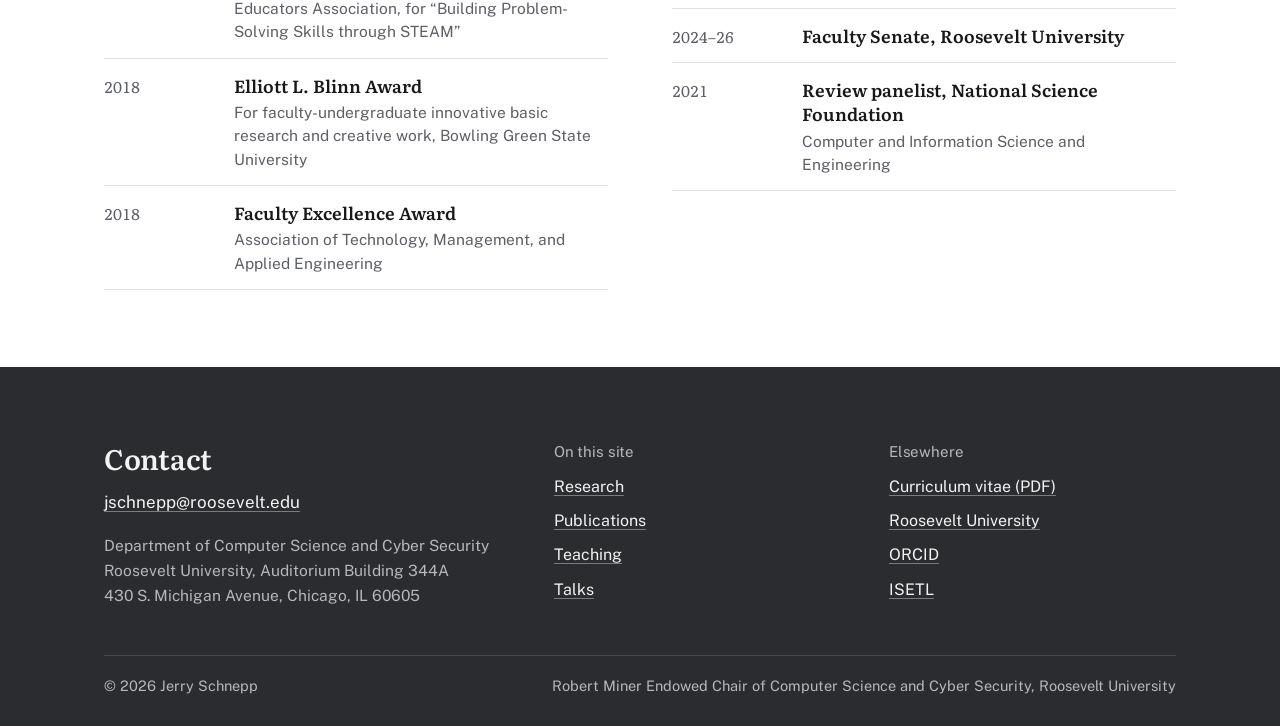
==== commit 38686455: "Update index.html Removed some text that I thought sounded cheesy" ====
--- a/index.html
+++ b/index.html
@@ -41,7 +41,7 @@
       <div>
         <h1 id="name">Jerry Schnepp</h1>
         <p class="role">Professor of Computer Science and Robert Miner Endowed Chair of Computer Science and Cyber Security at Roosevelt University, Chicago.</p>
-        <p class="lede">Technologist, designer, and teacher. He studies how people learn with technology and designs tools that put learners first.</p>
+   
         <div class="actions">
           <a class="btn solid" href="research.html">View research</a>
           <a class="btn" href="cv.pdf">View CV</a>
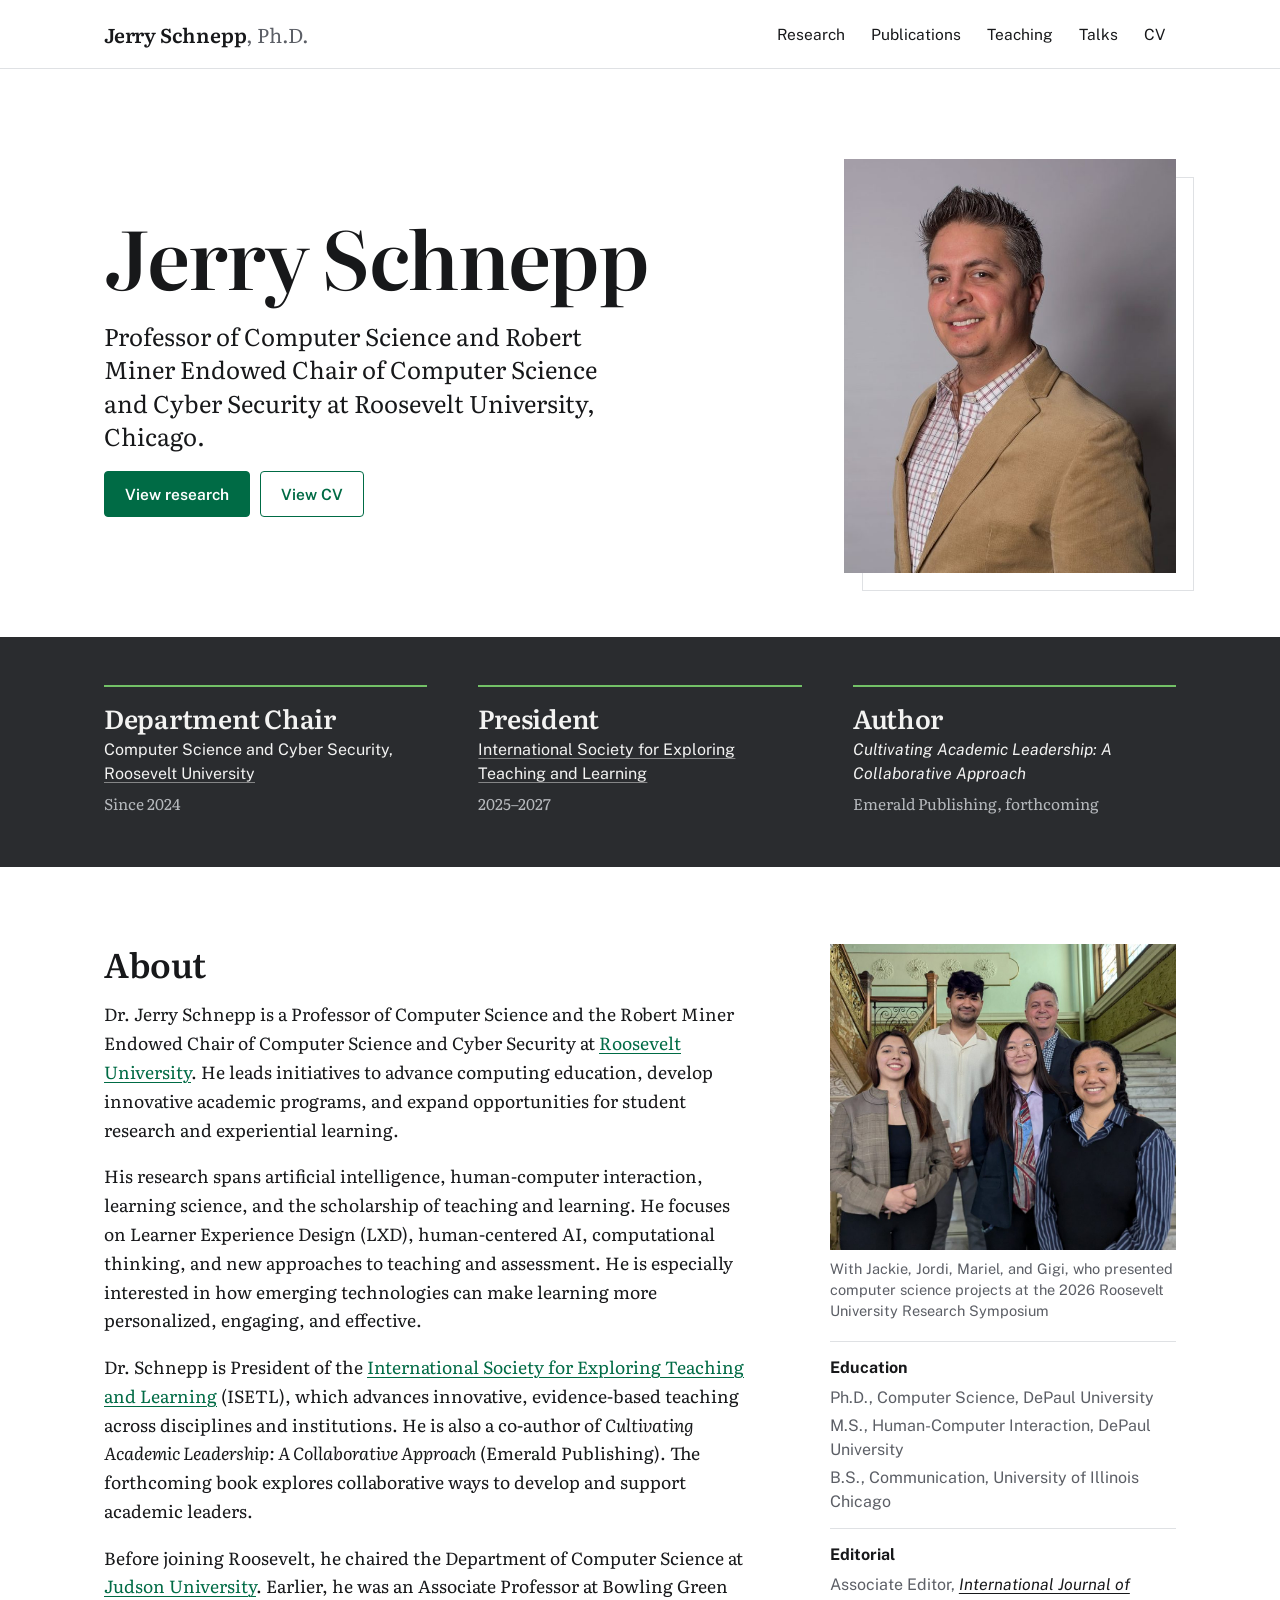
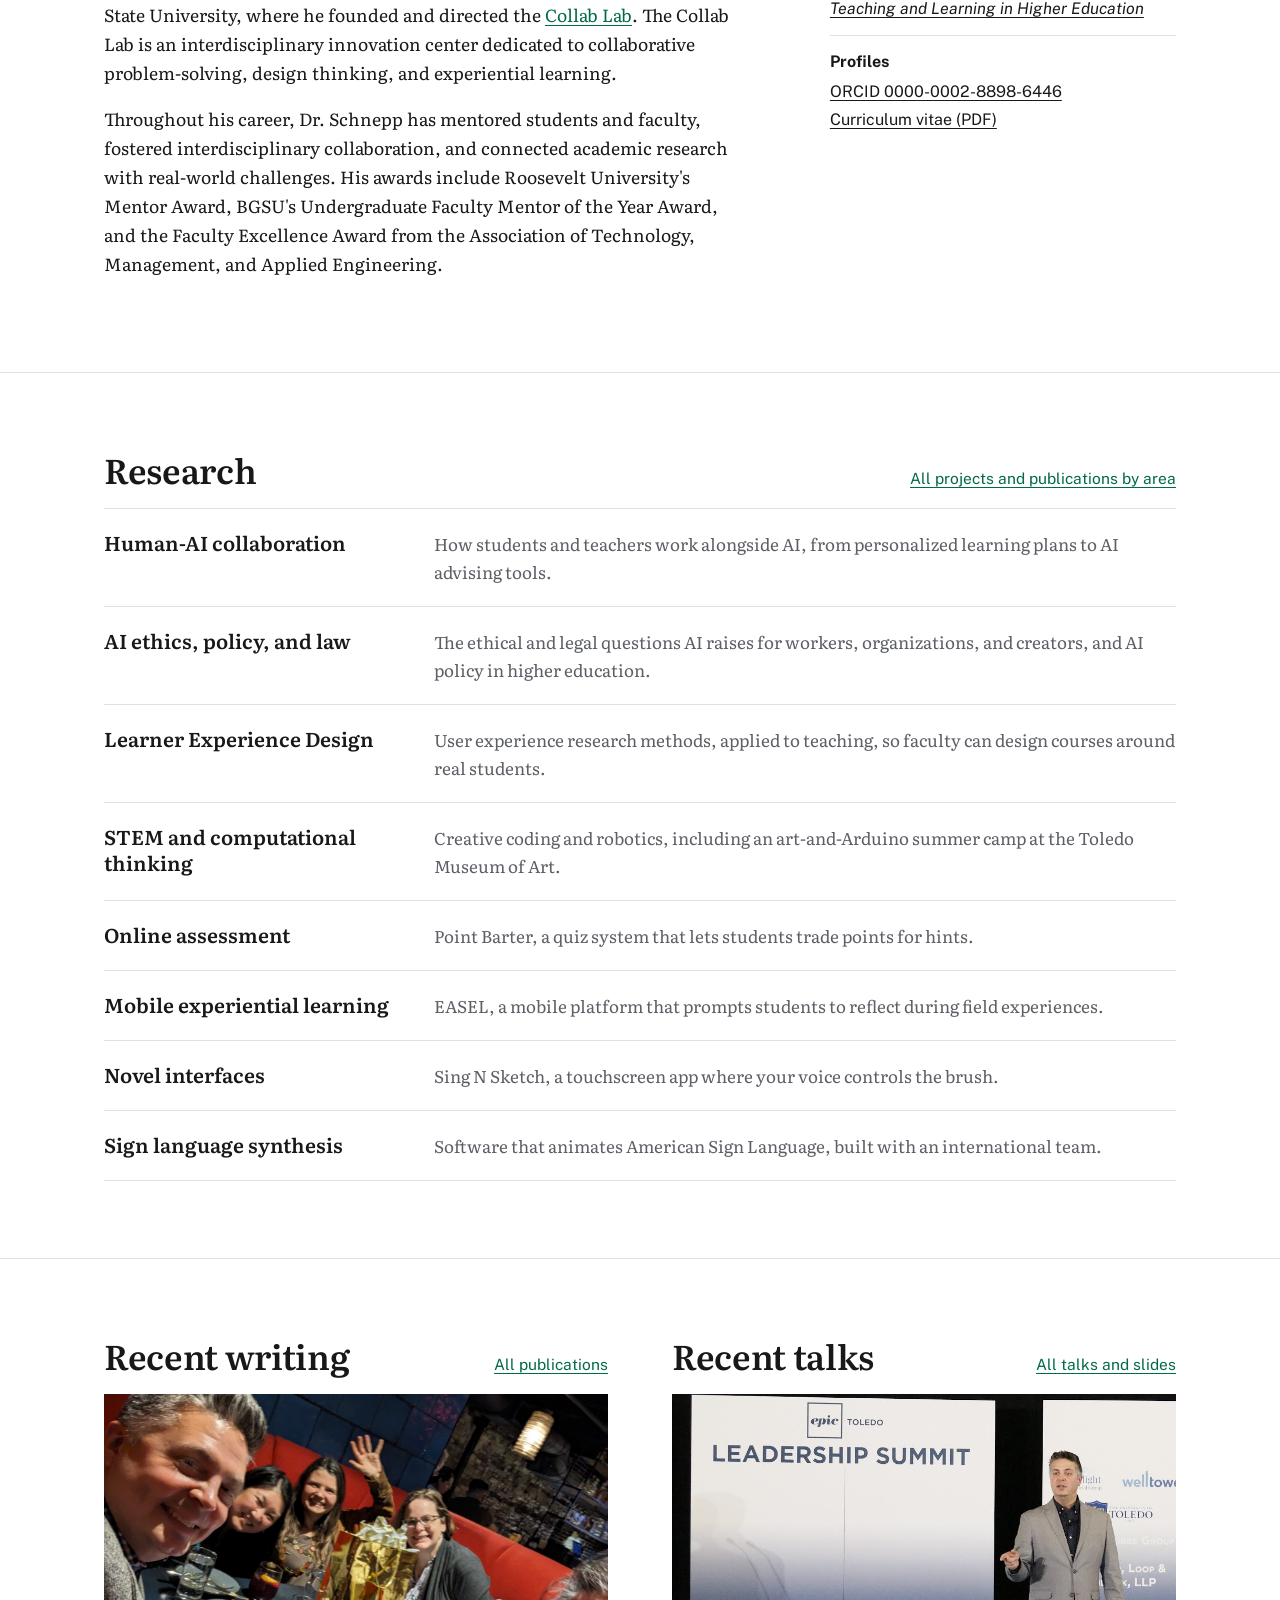
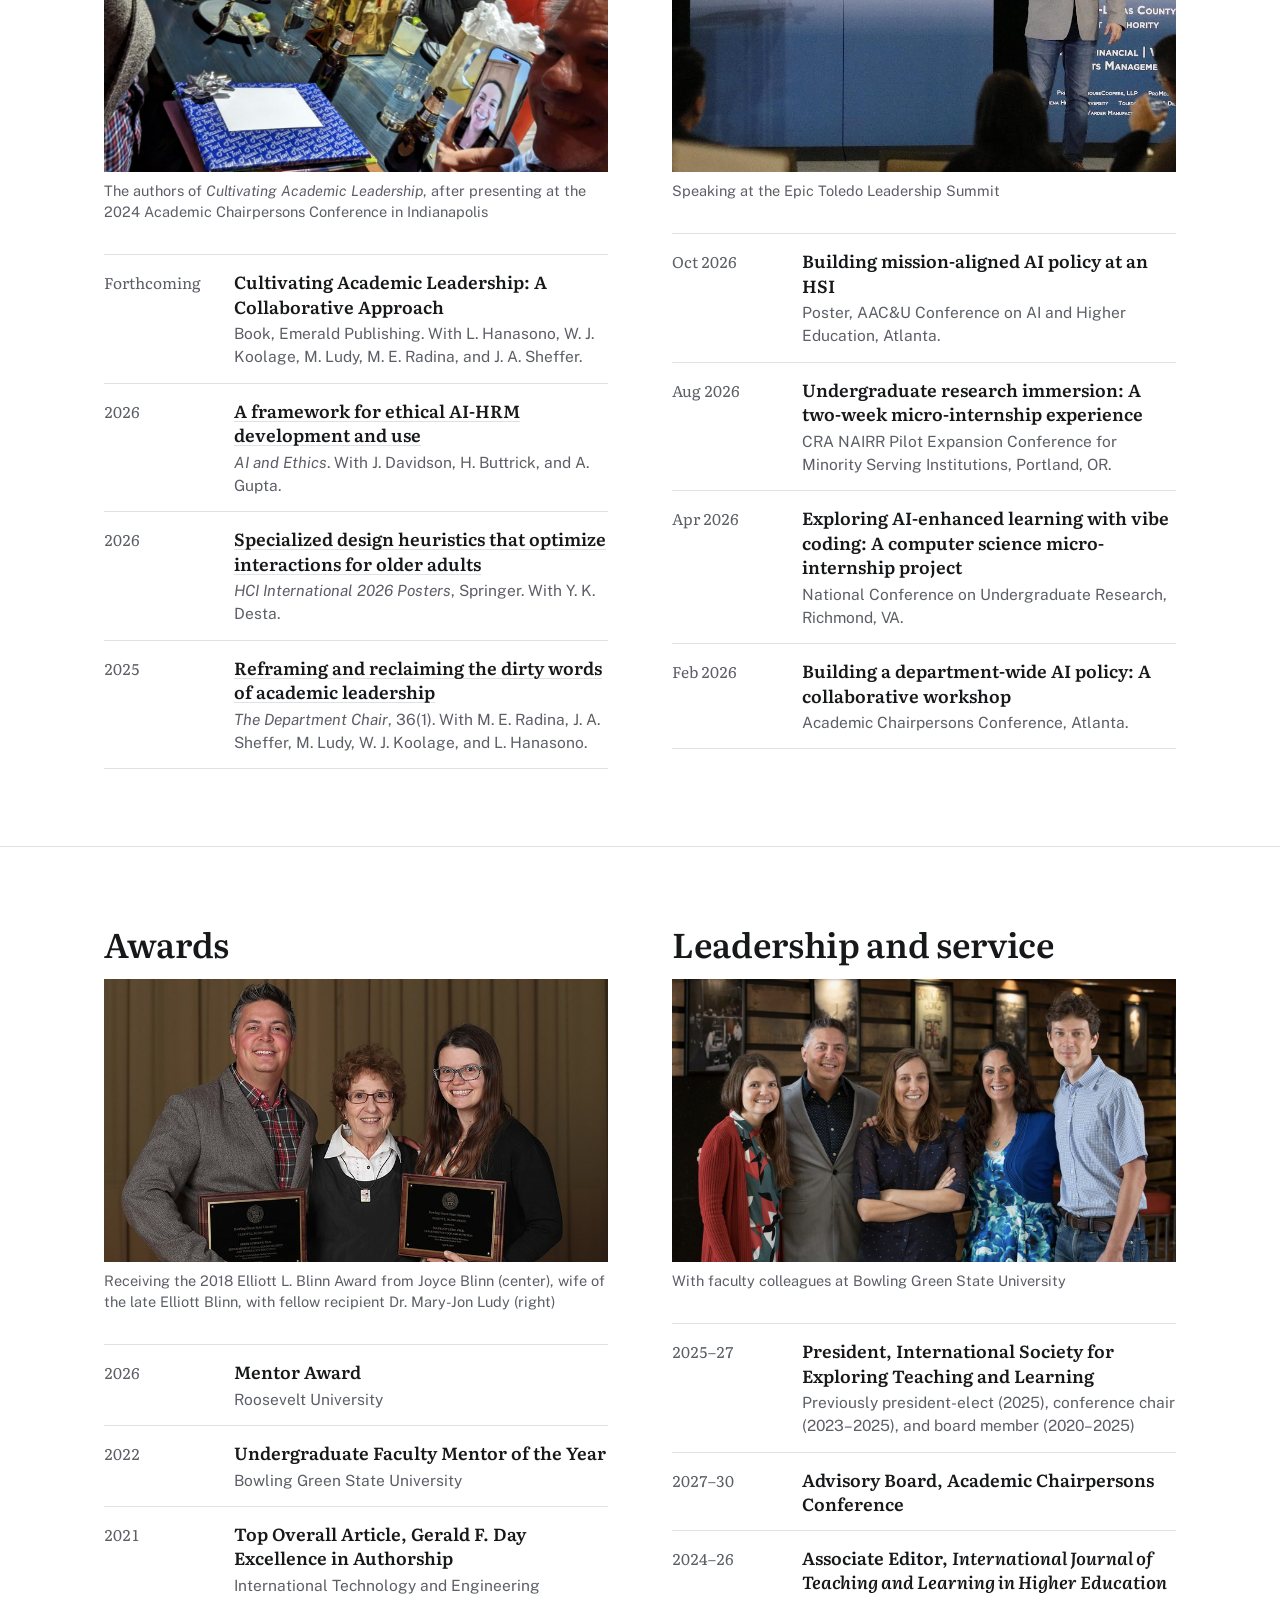
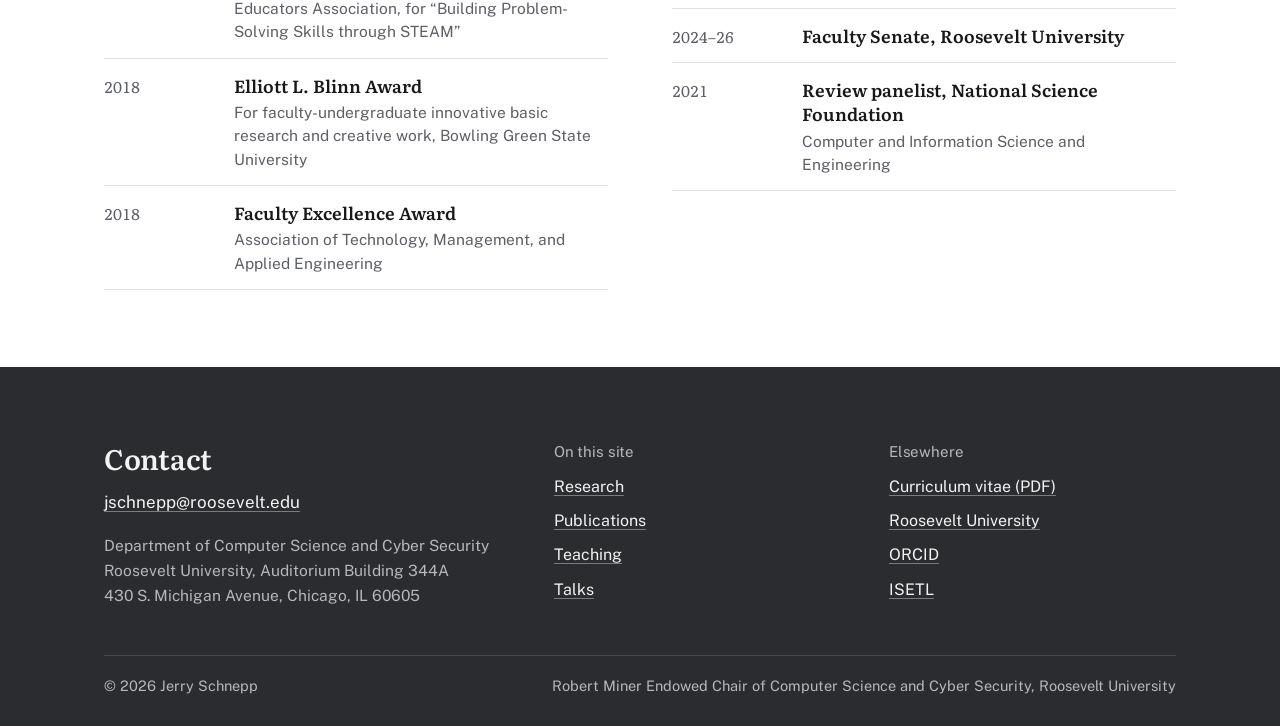
==== commit 71930854: "Update index.html" ====
--- a/index.html
+++ b/index.html
@@ -77,7 +77,7 @@
     <div class="wrap about">
       <div>
         <h2 id="about">About</h2>
-        <p>Dr. Jerry Schnepp is Professor of Computer Science and the Robert Miner Endowed Chair of Computer Science and Cyber Security at <a href="https://www.roosevelt.edu/">Roosevelt University</a>. He leads initiatives to advance computing education, develop innovative academic programs, and expand opportunities for student research and experiential learning.</p>
+        <p>Dr. Jerry Schnepp is a Professor of Computer Science and the Robert Miner Endowed Chair of Computer Science and Cyber Security at <a href="https://www.roosevelt.edu/">Roosevelt University</a>. He leads initiatives to advance computing education, develop innovative academic programs, and expand opportunities for student research and experiential learning.</p>
         <p>His research spans artificial intelligence, human-computer interaction, learning science, and the scholarship of teaching and learning. He focuses on Learner Experience Design (LXD), human-centered AI, computational thinking, and new approaches to teaching and assessment. He is especially interested in how emerging technologies can make learning more personalized, engaging, and effective.</p>
         <p>Dr. Schnepp is President of the <a href="https://www.isetl.org/">International Society for Exploring Teaching and Learning</a> (ISETL), which advances innovative, evidence-based teaching across disciplines and institutions. He is also a co-author of <i>Cultivating Academic Leadership: A Collaborative Approach</i> (Emerald Publishing). The forthcoming book explores collaborative ways to develop and support academic leaders.</p>
         <p>Before joining Roosevelt, he chaired the Department of Computer Science at <a href="https://www.judsonu.edu/">Judson University</a>. Earlier, he was an Associate Professor at Bowling Green State University, where he founded and directed the <a href="https://www.bgsu.edu/library/collab-lab.html">Collab Lab</a>. The Collab Lab is an interdisciplinary innovation center dedicated to collaborative problem-solving, design thinking, and experiential learning.</p>
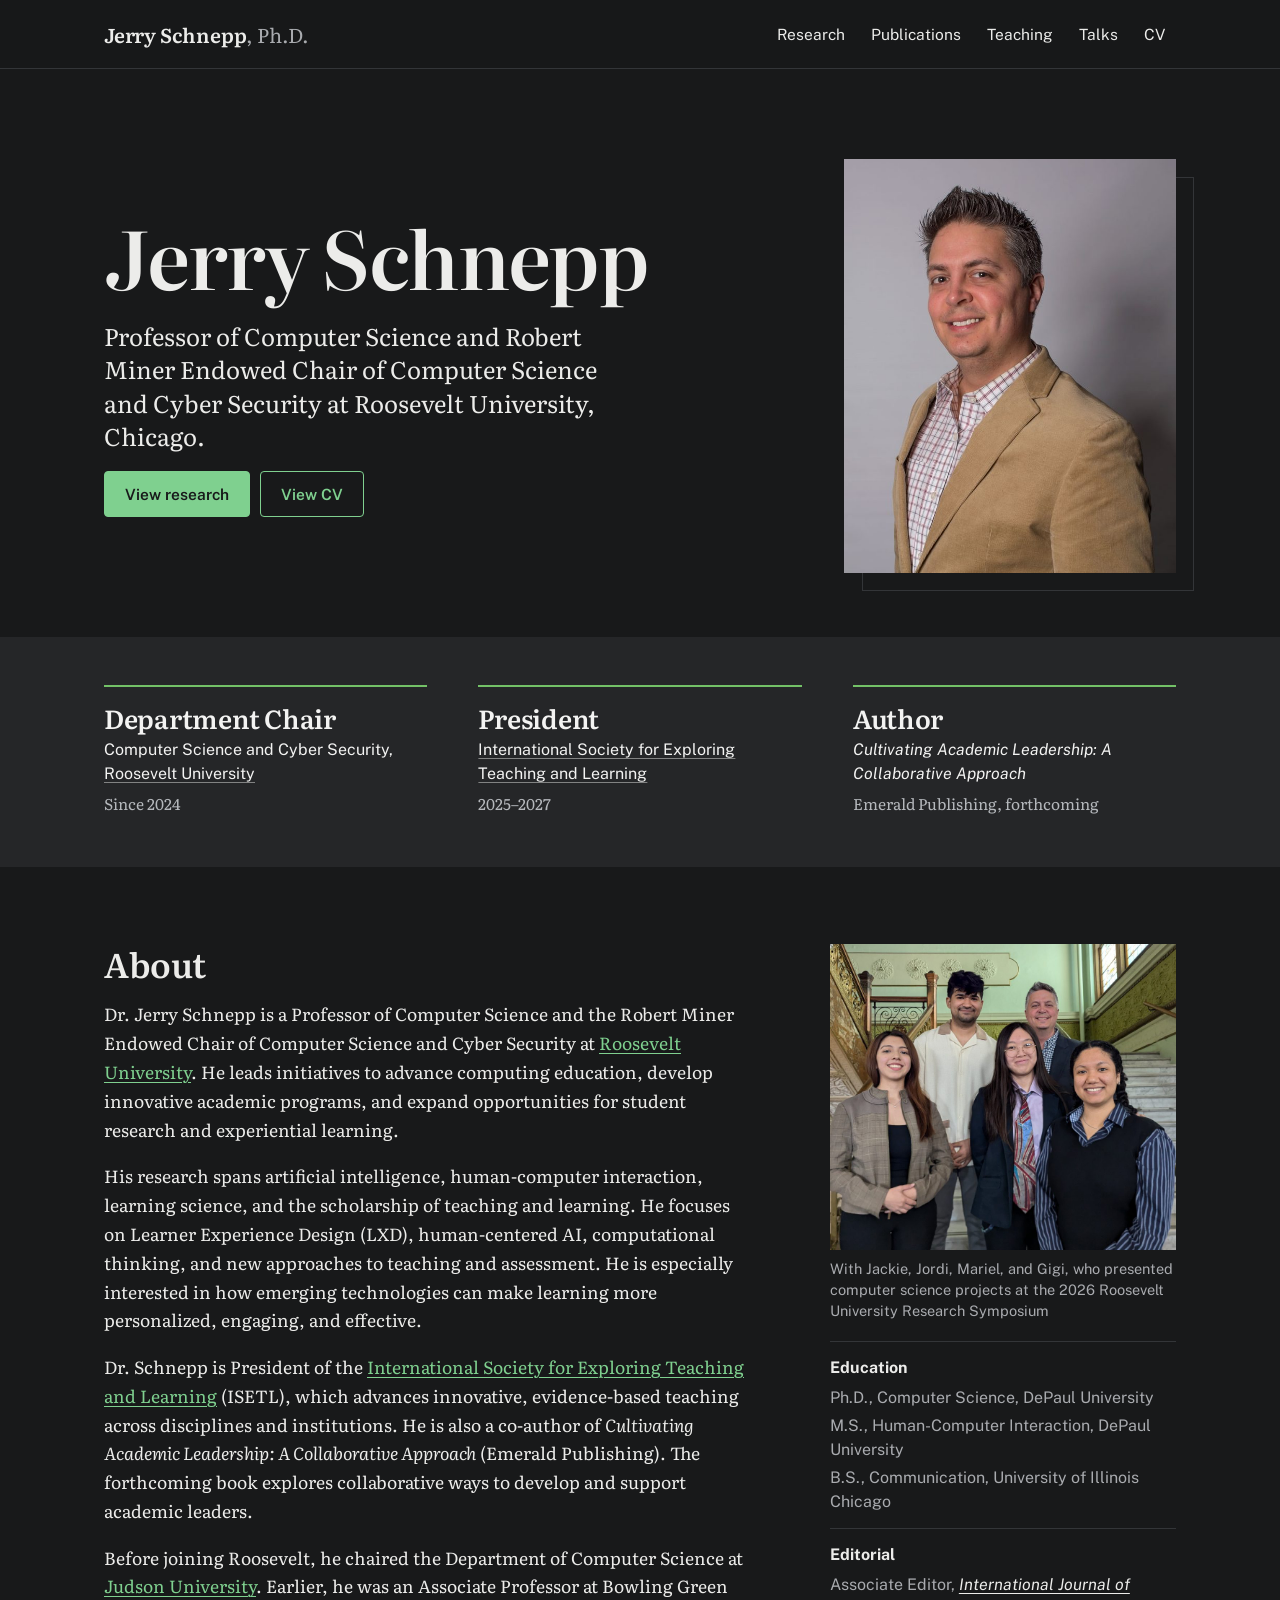
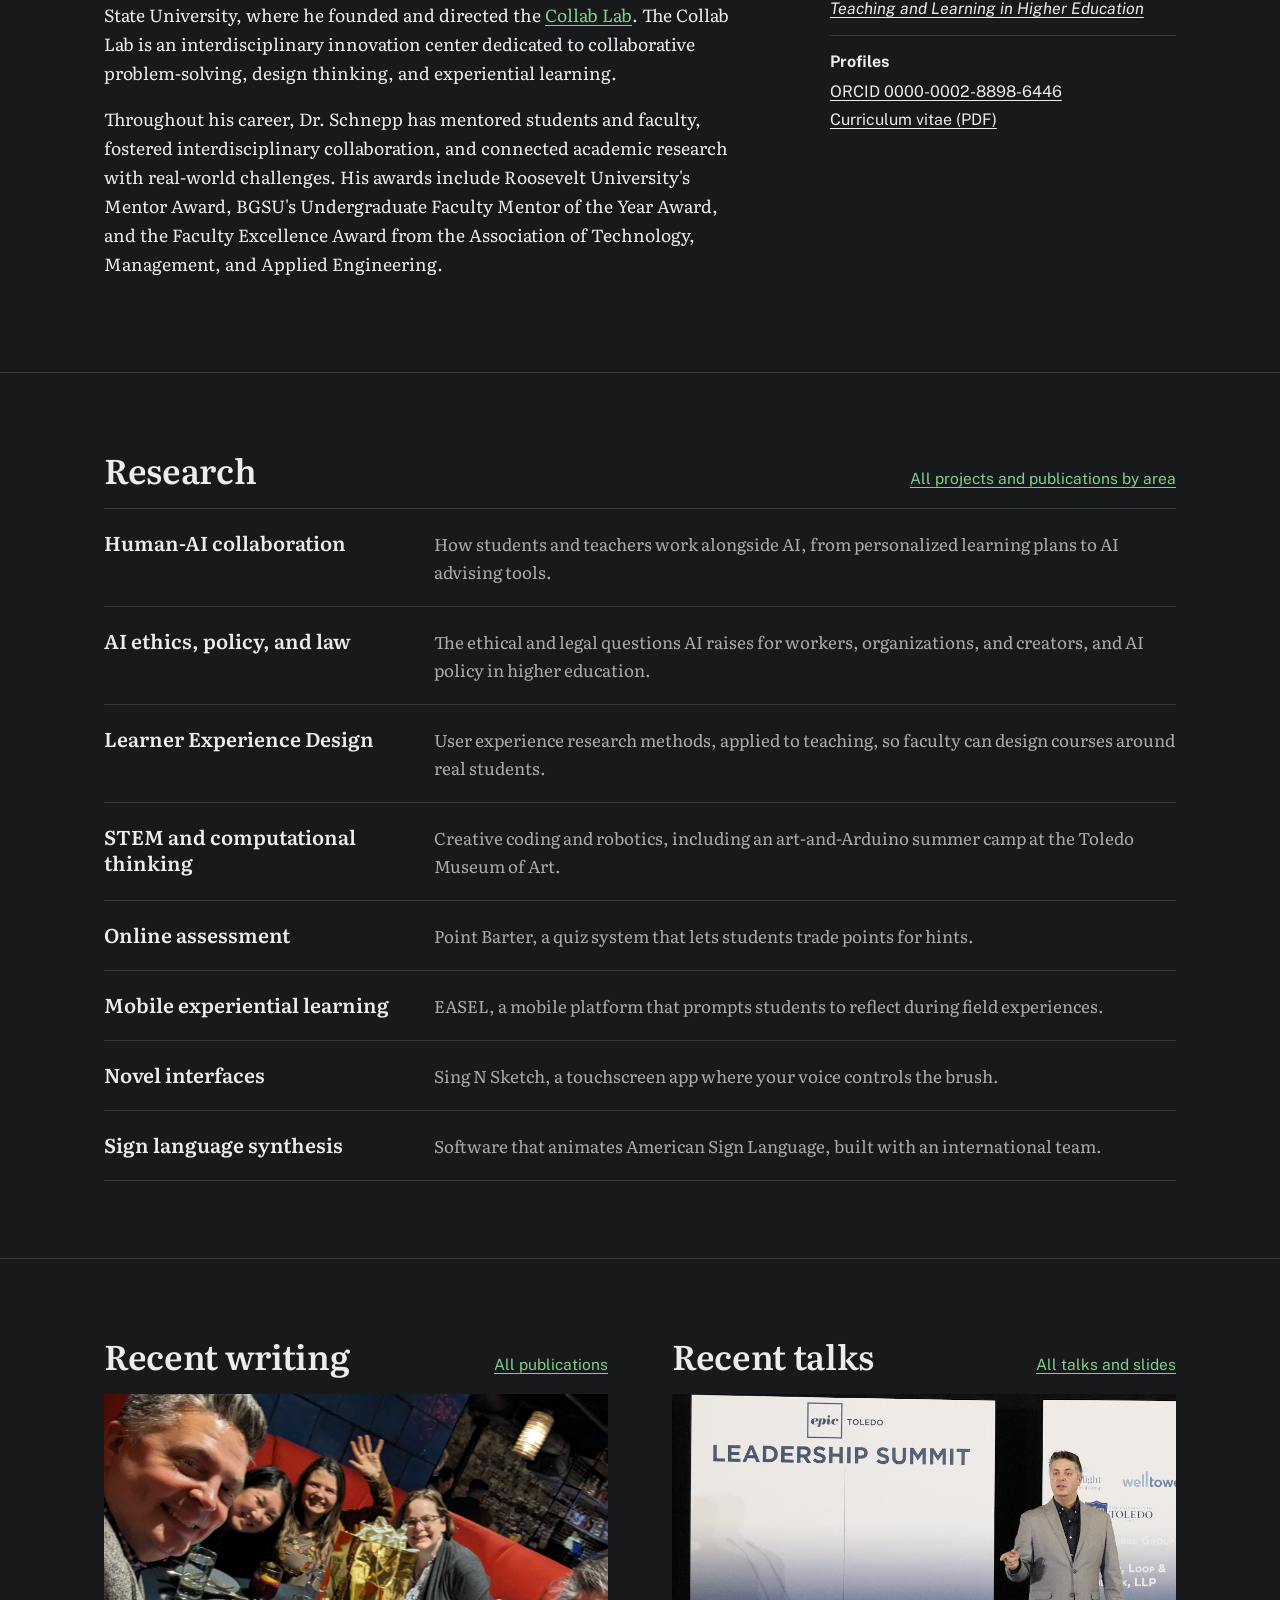
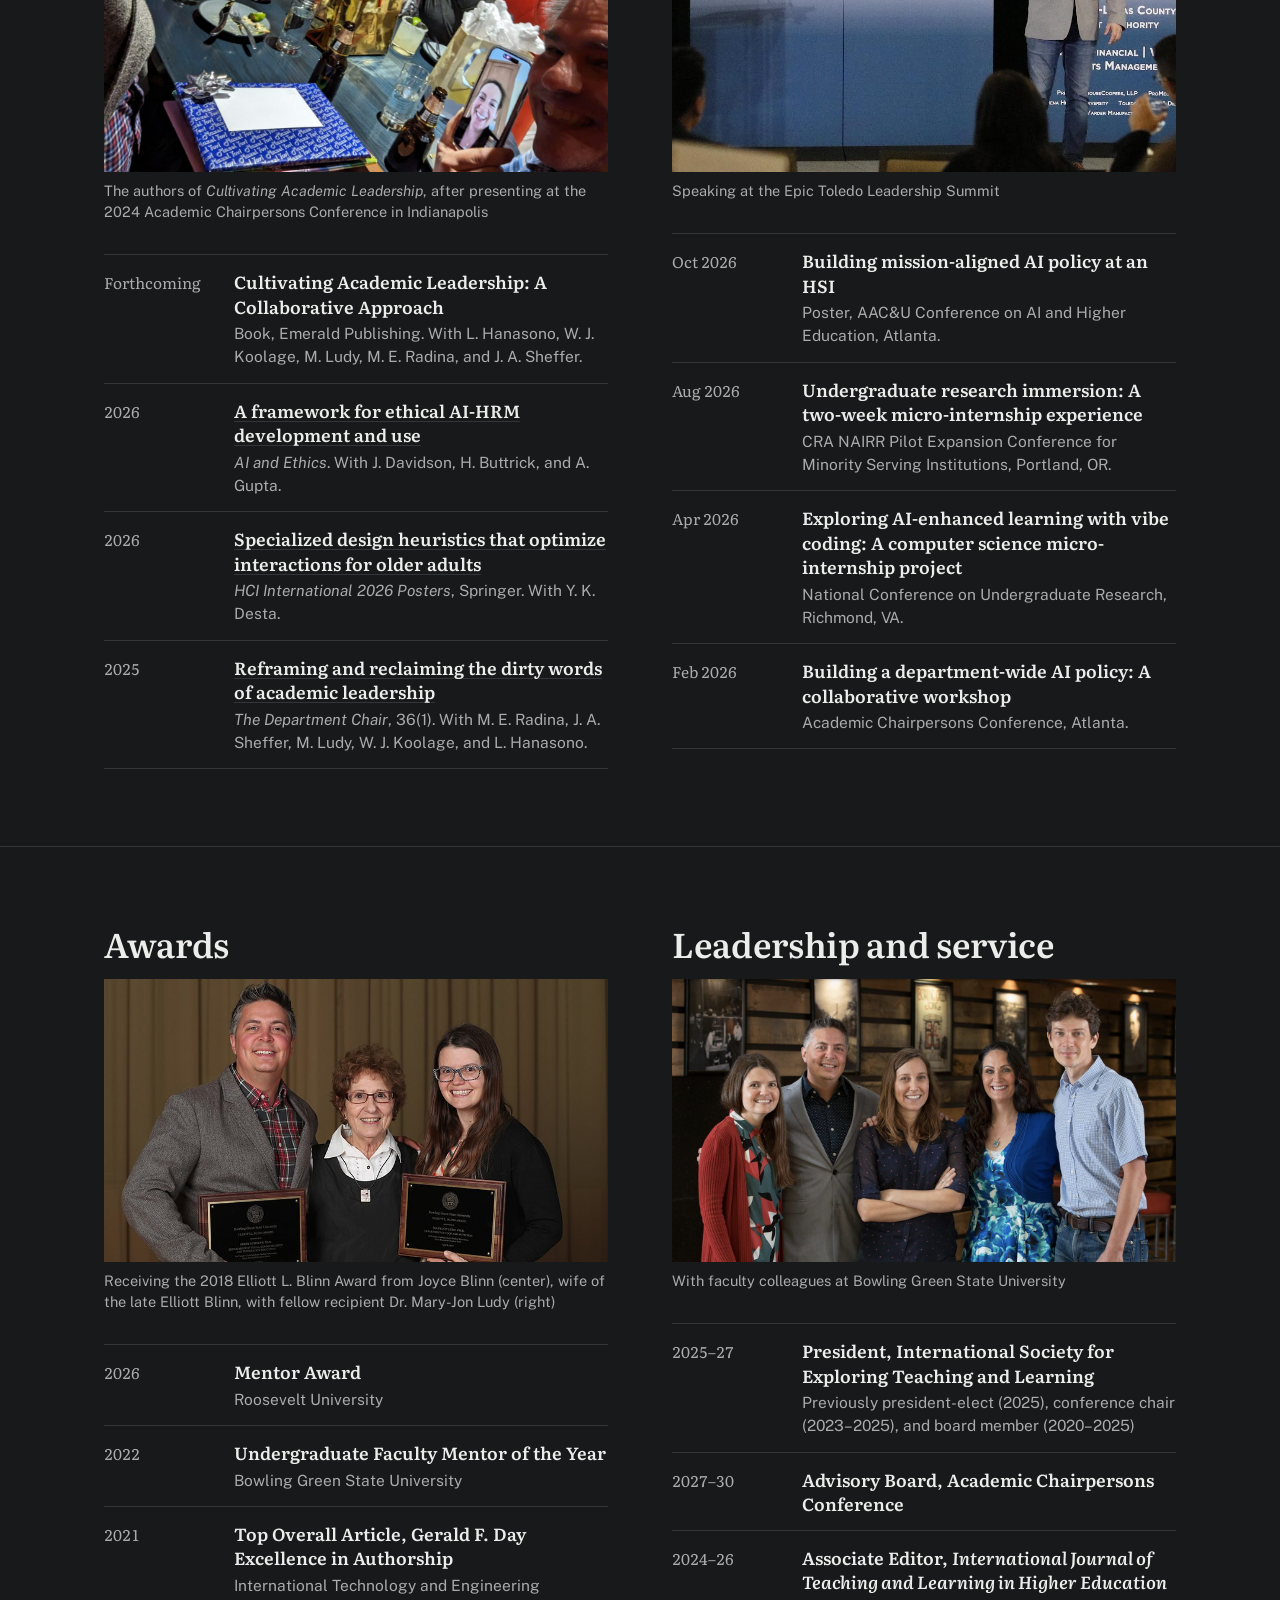
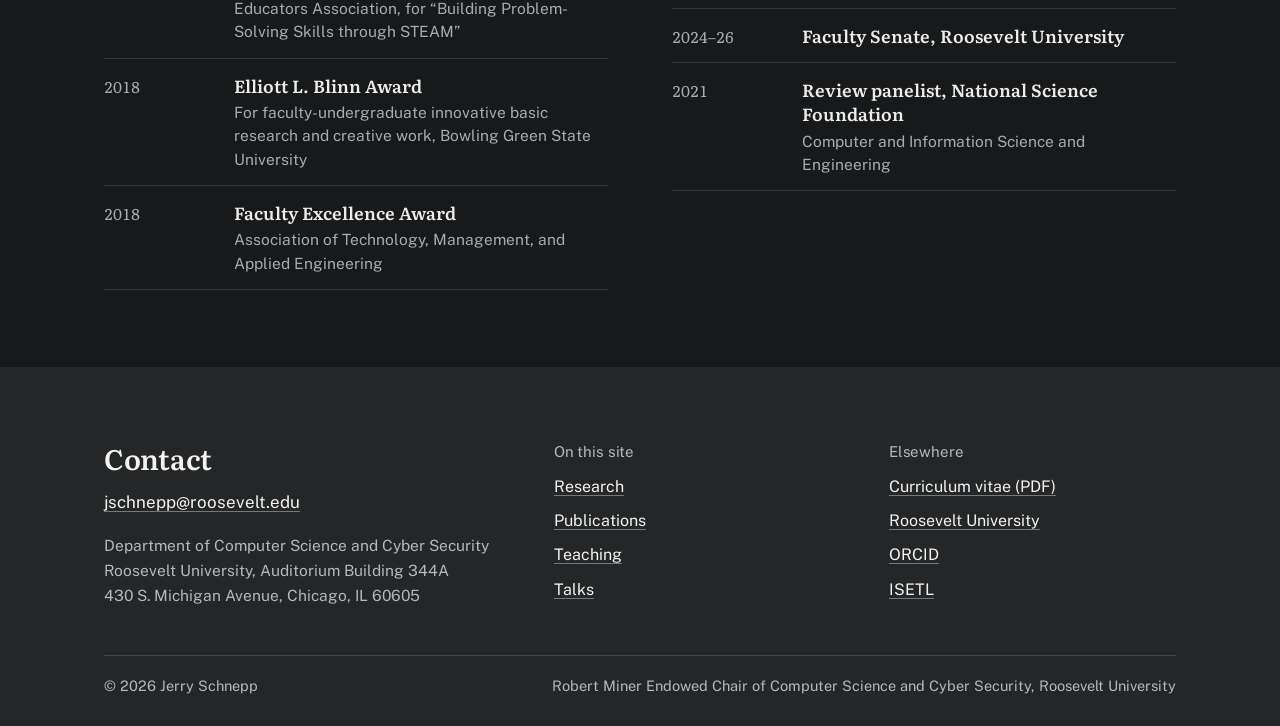
==== commit 0e4ea758: "Use the dark theme for every visitor The site now shows its dark palette whatever the visitor's syst" ====
--- a/index.html
+++ b/index.html
@@ -13,10 +13,11 @@
 <meta property="og:image" content="https://www.jerryschnepp.com/img/og-image.png">
 <meta name="twitter:card" content="summary_large_image">
 <meta name="theme-color" content="#2a2c2f">
+<meta name="color-scheme" content="dark">
 <link rel="icon" href="img/favicon.svg" type="image/svg+xml">
 <link rel="preload" href="fonts/literata-variable.woff2" as="font" type="font/woff2" crossorigin>
 <link rel="preload" href="fonts/public-sans-variable.woff2" as="font" type="font/woff2" crossorigin>
-<link rel="stylesheet" href="css/site.css?v=2166b7fd">
+<link rel="stylesheet" href="css/site.css?v=48941ee0">
 <script type="application/ld+json">
 {"@context":"https://schema.org","@type":"Person","name":"Jerry Schnepp","honorificPrefix":"Dr.",
 "jobTitle":"Professor and Robert Miner Endowed Chair of Computer Science and Cyber Security",
--- a/css/site.css
+++ b/css/site.css
@@ -4,9 +4,9 @@
           and a band of current roles, then calm, well-set text.
   PICTURE Portrait in the hero; a deep band listing the three current roles;
           documentary photos of teaching and each research project.
-  COLOUR  White paper and ink, a neutral charcoal field (#2a2c2f), and Roosevelt-inspired
-          greens: a strong green for links and buttons (#006b45) and the lighter logo
-          green (#73c167) for thin accent lines on the charcoal.
+  COLOUR  Dark only. A near-black page (#18191a) with light ink, a neutral charcoal field
+          (#252628) for the roles band and footer, and Roosevelt-inspired greens: a soft
+          green for links and buttons (#7fd08f) and the logo green (#73c167) for accent lines.
   TYPE    Literata (a book serif) for headings and reading; Public Sans (an institutional
           sans) for navigation, labels, and buttons. Dates are set in Literata figures.
   LAYOUT  Left-aligned, 1200px max. Hanging dates for anything dated.
@@ -44,16 +44,17 @@
   src: url(../fonts/public-sans-variable-italic.woff2) format("woff2-variations"), url(../fonts/public-sans-variable-italic.woff2) format("woff2");
 }
 
+/* The site is dark only: the same colors show whatever the visitor's system setting is. */
 :root {
-  color-scheme: light dark;
-  --bg: light-dark(#ffffff, #18191a);
-  --ink: light-dark(#17181a, #ececea);
-  --muted: light-dark(#5c5f66, #a9abaf);
-  --rule: light-dark(#dfe1e4, #333538);
-  --wash: light-dark(#f4f5f6, #202123);
-  --brand: light-dark(#006b45, #7fd08f);
-  --accent: light-dark(#008852, #73c167);
-  --field: light-dark(#2a2c2f, #252628);
+  color-scheme: dark;
+  --bg: #18191a;
+  --ink: #ececea;
+  --muted: #a9abaf;
+  --rule: #333538;
+  --wash: #202123;
+  --brand: #7fd08f;
+  --accent: #73c167;
+  --field: #252628;
   --field-ink: #f3f3f2;
   --field-muted: #b5b8bc;
   --field-rule: #45484d;
@@ -63,8 +64,6 @@
   --max: 1200px;
   --pad: max(5vw, 18px);
 }
-:root[data-theme="light"] { color-scheme: light; }
-:root[data-theme="dark"] { color-scheme: dark; }
 
 *, *::before, *::after { box-sizing: border-box; min-width: 0; }
 html { scroll-padding-top: 84px; -webkit-text-size-adjust: 100%; }
@@ -368,6 +367,12 @@
   .canvas-band { height: 220px; }
 }
 @media print {
+  /* Paper is white, so print in dark ink. */
+  :root {
+    color-scheme: light;
+    --bg: #ffffff; --ink: #17181a; --muted: #5c5f66; --rule: #dfe1e4;
+    --wash: #f4f5f6; --brand: #006b45; --accent: #008852;
+  }
   .site-head, .site-foot, .filter-bar, .index-bar, .demo { display: none !important; }
   body { font-size: 11pt; }
   a { color: inherit; }
